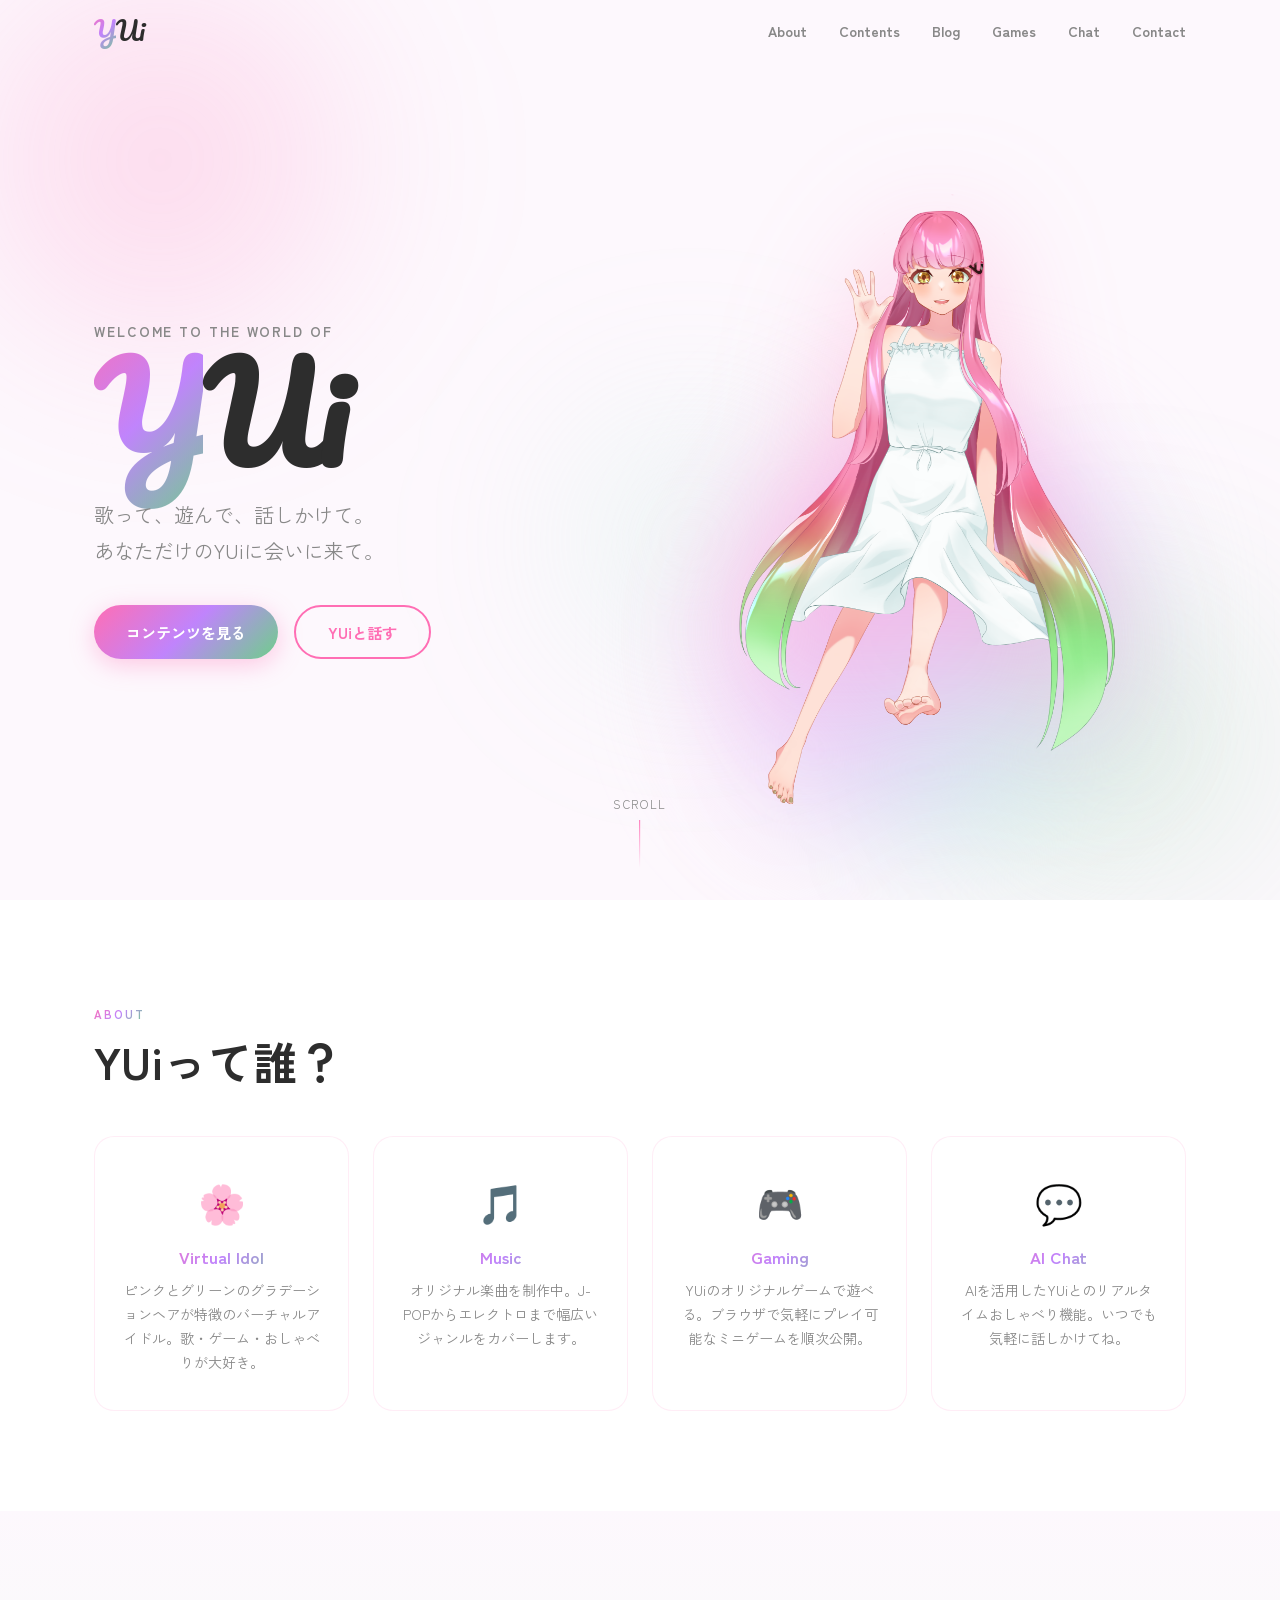
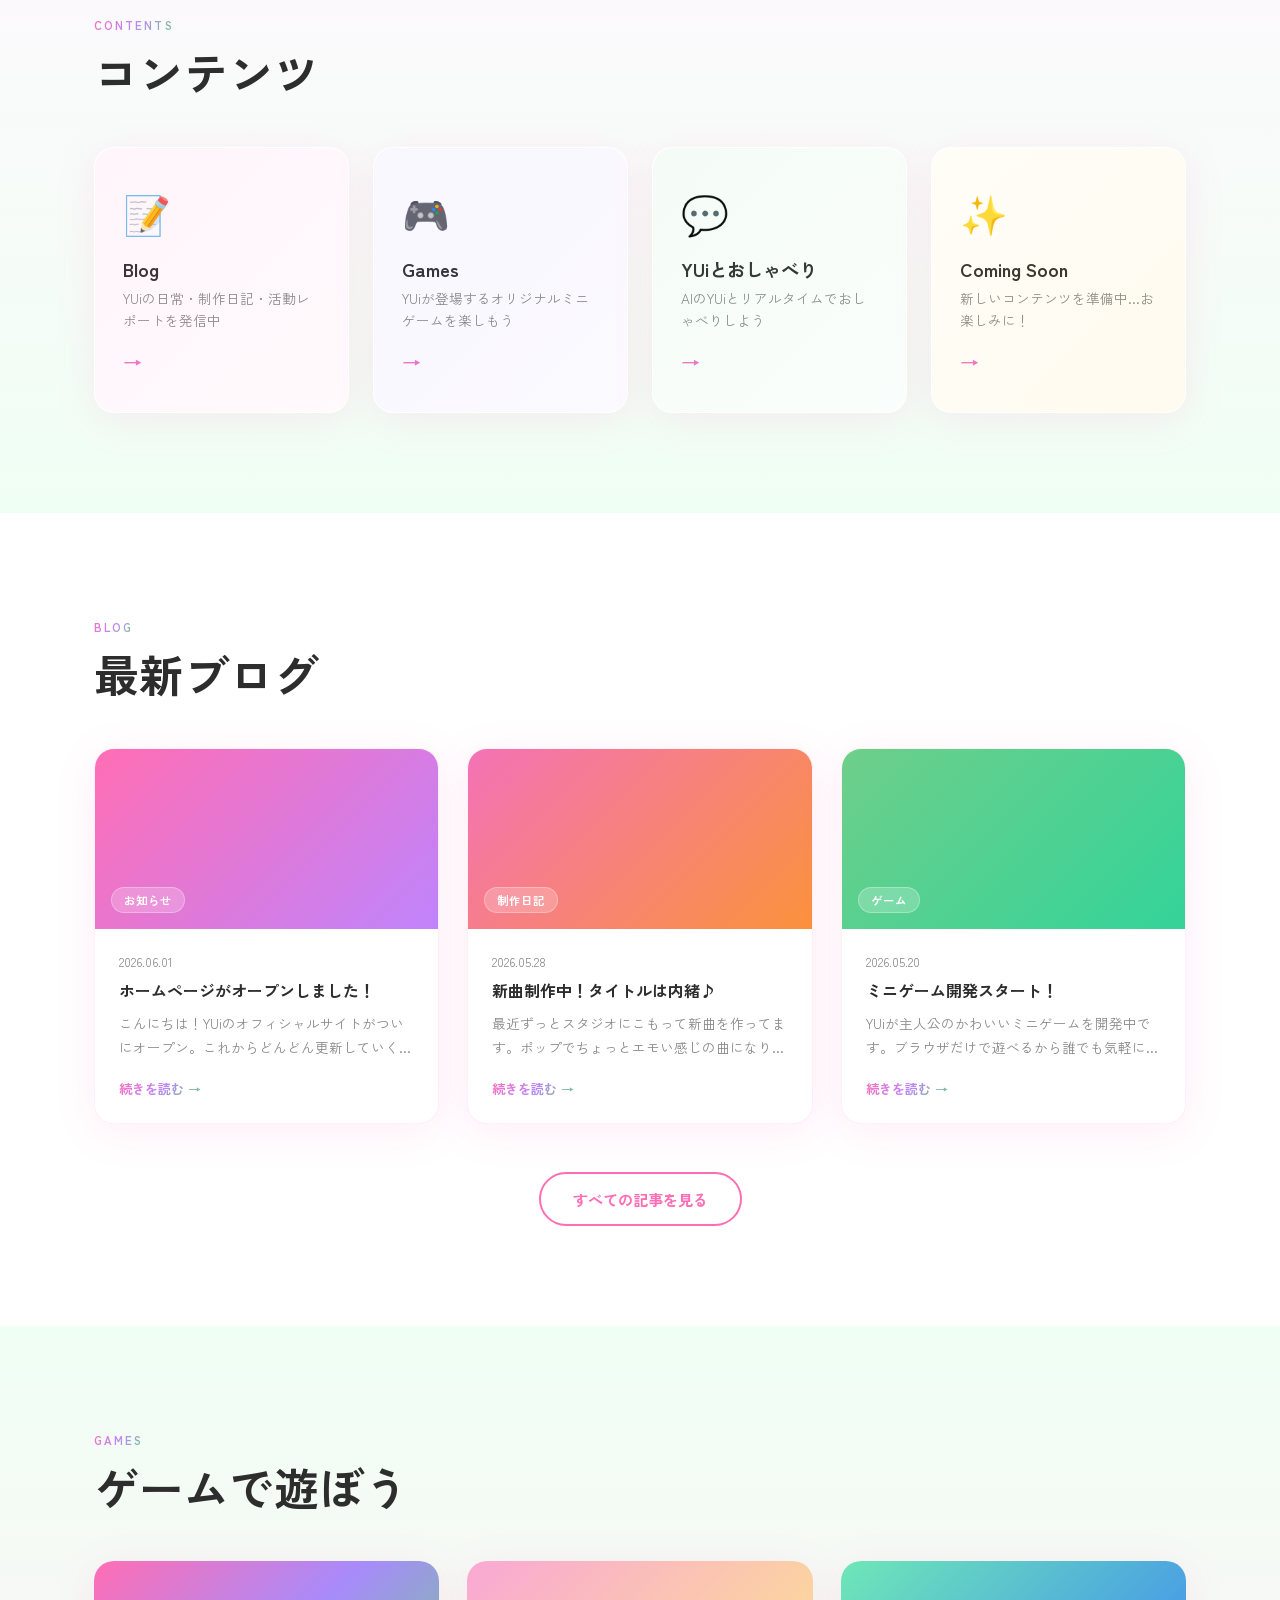
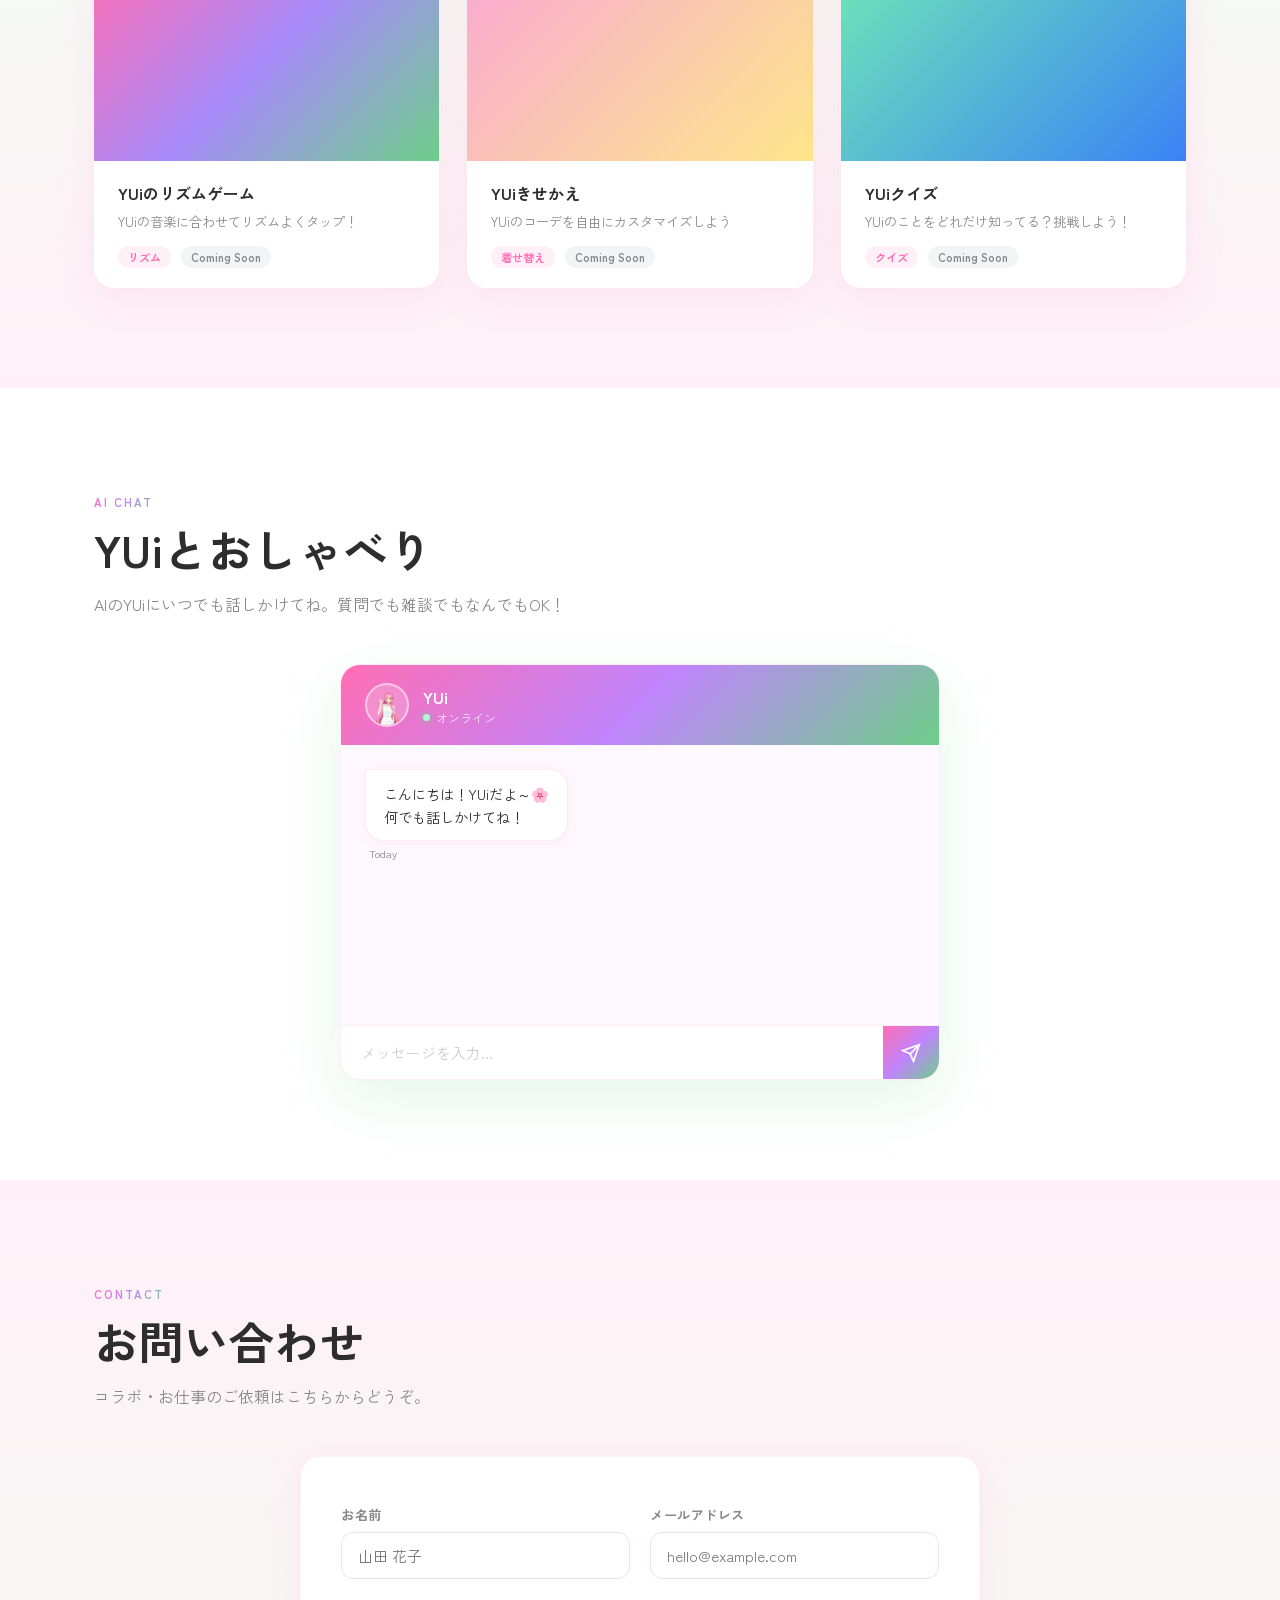
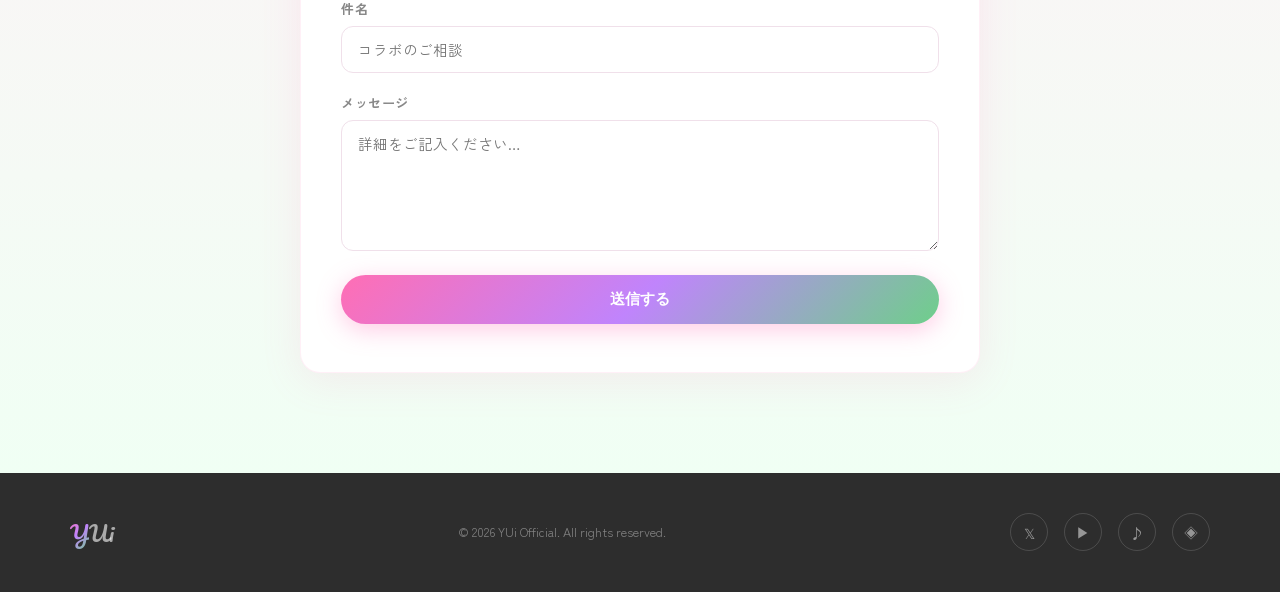
==== index.html @ ee28ad50 "Initial release of YUi Official website - Hero section with animated character illustration - About," ====
<!DOCTYPE html>
<html lang="ja">
<head>
  <meta charset="UTF-8" />
  <meta name="viewport" content="width=device-width, initial-scale=1.0" />
  <title>YUi — Official</title>
  <link rel="preconnect" href="https://fonts.googleapis.com" />
  <link rel="preconnect" href="https://fonts.gstatic.com" crossorigin />
  <link href="https://fonts.googleapis.com/css2?family=Zen+Kaku+Gothic+New:wght@300;400;700&family=Pacifico&family=Nunito:wght@300;400;600;700&display=swap" rel="stylesheet" />
  <link rel="stylesheet" href="assets/css/style.css" />
</head>
<body>

  <!-- ========== HEADER / NAV ========== -->
  <header class="site-header" id="site-header">
    <div class="header-inner">
      <a href="index.html" class="logo">
        <span class="logo-y">Y</span><span class="logo-ui">Ui</span>
      </a>
      <nav class="nav-links">
        <a href="#about">About</a>
        <a href="#contents">Contents</a>
        <a href="pages/blog.html">Blog</a>
        <a href="#games">Games</a>
        <a href="#chat">Chat</a>
        <a href="#contact">Contact</a>
      </nav>
      <button class="hamburger" id="hamburger" aria-label="menu">
        <span></span><span></span><span></span>
      </button>
    </div>
    <nav class="mobile-nav" id="mobile-nav">
      <a href="#about">About</a>
      <a href="#contents">Contents</a>
      <a href="pages/blog.html">Blog</a>
      <a href="#games">Games</a>
      <a href="#chat">Chat</a>
      <a href="#contact">Contact</a>
    </nav>
  </header>

  <!-- ========== HERO ========== -->
  <section class="hero" id="top">
    <div class="hero-bg">
      <div class="blob blob-pink"></div>
      <div class="blob blob-green"></div>
      <div class="blob blob-mint"></div>
    </div>

    <div class="hero-content">
      <div class="hero-text">
        <p class="hero-sub">Welcome to the world of</p>
        <h1 class="hero-title">
          <span class="ht-y">Y</span><span class="ht-ui">Ui</span>
        </h1>
        <p class="hero-catch">歌って、遊んで、話しかけて。<br />あなただけのYUiに会いに来て。</p>
        <div class="hero-buttons">
          <a href="#contents" class="btn btn-primary">コンテンツを見る</a>
          <a href="#chat" class="btn btn-outline">YUiと話す</a>
        </div>
      </div>
      <div class="hero-chara">
        <div class="chara-glow"></div>
        <img src="assets/images/yui.png" alt="YUi" class="chara-img" id="charaImg" />
        <div class="chara-sparkles" id="sparkles"></div>
      </div>
    </div>

    <div class="scroll-hint">
      <span>scroll</span>
      <div class="scroll-line"></div>
    </div>
  </section>

  <!-- ========== ABOUT ========== -->
  <section class="about section" id="about">
    <div class="container">
      <div class="section-label">About</div>
      <h2 class="section-title">YUiって誰？</h2>
      <div class="about-grid">
        <div class="about-card card-fade">
          <div class="about-icon">🌸</div>
          <h3>Virtual Idol</h3>
          <p>ピンクとグリーンのグラデーションヘアが特徴のバーチャルアイドル。歌・ゲーム・おしゃべりが大好き。</p>
        </div>
        <div class="about-card card-fade">
          <div class="about-icon">🎵</div>
          <h3>Music</h3>
          <p>オリジナル楽曲を制作中。J-POPからエレクトロまで幅広いジャンルをカバーします。</p>
        </div>
        <div class="about-card card-fade">
          <div class="about-icon">🎮</div>
          <h3>Gaming</h3>
          <p>YUiのオリジナルゲームで遊べる。ブラウザで気軽にプレイ可能なミニゲームを順次公開。</p>
        </div>
        <div class="about-card card-fade">
          <div class="about-icon">💬</div>
          <h3>AI Chat</h3>
          <p>AIを活用したYUiとのリアルタイムおしゃべり機能。いつでも気軽に話しかけてね。</p>
        </div>
      </div>
    </div>
  </section>

  <!-- ========== CONTENTS ========== -->
  <section class="contents section" id="contents">
    <div class="container">
      <div class="section-label">Contents</div>
      <h2 class="section-title">コンテンツ</h2>
      <div class="contents-grid">

        <!-- Blog -->
        <a href="#blog" class="content-card cc-blog card-fade">
          <div class="cc-bg"></div>
          <div class="cc-icon">📝</div>
          <div class="cc-body">
            <h3>Blog</h3>
            <p>YUiの日常・制作日記・活動レポートを発信中</p>
          </div>
          <div class="cc-arrow">→</div>
        </a>

        <!-- Games -->
        <a href="#games" class="content-card cc-games card-fade">
          <div class="cc-bg"></div>
          <div class="cc-icon">🎮</div>
          <div class="cc-body">
            <h3>Games</h3>
            <p>YUiが登場するオリジナルミニゲームを楽しもう</p>
          </div>
          <div class="cc-arrow">→</div>
        </a>

        <!-- Chat -->
        <a href="#chat" class="content-card cc-chat card-fade">
          <div class="cc-bg"></div>
          <div class="cc-icon">💬</div>
          <div class="cc-body">
            <h3>YUiとおしゃべり</h3>
            <p>AIのYUiとリアルタイムでおしゃべりしよう</p>
          </div>
          <div class="cc-arrow">→</div>
        </a>

        <!-- Coming Soon placeholder -->
        <div class="content-card cc-soon card-fade">
          <div class="cc-bg"></div>
          <div class="cc-icon">✨</div>
          <div class="cc-body">
            <h3>Coming Soon</h3>
            <p>新しいコンテンツを準備中…お楽しみに！</p>
          </div>
          <div class="cc-arrow">→</div>
        </div>

      </div>
    </div>
  </section>

  <!-- ========== BLOG ========== -->
  <section class="blog section" id="blog">
    <div class="container">
      <div class="section-label">Blog</div>
      <h2 class="section-title">最新ブログ</h2>
      <div class="blog-grid">

        <article class="blog-card card-fade">
          <div class="blog-thumb blog-thumb-1">
            <span class="blog-tag">お知らせ</span>
          </div>
          <div class="blog-body">
            <time>2026.06.01</time>
            <h3>ホームページがオープンしました！</h3>
            <p>こんにちは！YUiのオフィシャルサイトがついにオープン。これからどんどん更新していくのでよろしくね♪</p>
            <a href="pages/blog-post-1.html" class="read-more">続きを読む →</a>
          </div>
        </article>

        <article class="blog-card card-fade">
          <div class="blog-thumb blog-thumb-2">
            <span class="blog-tag">制作日記</span>
          </div>
          <div class="blog-body">
            <time>2026.05.28</time>
            <h3>新曲制作中！タイトルは内緒♪</h3>
            <p>最近ずっとスタジオにこもって新曲を作ってます。ポップでちょっとエモい感じの曲になりそう！</p>
            <a href="pages/blog-post-2.html" class="read-more">続きを読む →</a>
          </div>
        </article>

        <article class="blog-card card-fade">
          <div class="blog-thumb blog-thumb-3">
            <span class="blog-tag">ゲーム</span>
          </div>
          <div class="blog-body">
            <time>2026.05.20</time>
            <h3>ミニゲーム開発スタート！</h3>
            <p>YUiが主人公のかわいいミニゲームを開発中です。ブラウザだけで遊べるから誰でも気軽にプレイできるよ。</p>
            <a href="pages/blog-post-3.html" class="read-more">続きを読む →</a>
          </div>
        </article>

      </div>
      <div class="section-more">
        <a href="#" class="btn btn-outline">すべての記事を見る</a>
      </div>
    </div>
  </section>

  <!-- ========== GAMES ========== -->
  <section class="games section" id="games">
    <div class="container">
      <div class="section-label">Games</div>
      <h2 class="section-title">ゲームで遊ぼう</h2>
      <div class="games-grid">

        <div class="game-card card-fade">
          <div class="game-thumb gt-1">
            <div class="game-thumb-overlay">
              <span class="play-btn">▶ Play</span>
            </div>
          </div>
          <div class="game-info">
            <h3>YUiのリズムゲーム</h3>
            <p>YUiの音楽に合わせてリズムよくタップ！</p>
            <span class="game-tag">リズム</span>
            <span class="game-tag coming">Coming Soon</span>
          </div>
        </div>

        <div class="game-card card-fade">
          <div class="game-thumb gt-2">
            <div class="game-thumb-overlay">
              <span class="play-btn">▶ Play</span>
            </div>
          </div>
          <div class="game-info">
            <h3>YUiきせかえ</h3>
            <p>YUiのコーデを自由にカスタマイズしよう</p>
            <span class="game-tag">着せ替え</span>
            <span class="game-tag coming">Coming Soon</span>
          </div>
        </div>

        <div class="game-card card-fade">
          <div class="game-thumb gt-3">
            <div class="game-thumb-overlay">
              <span class="play-btn">▶ Play</span>
            </div>
          </div>
          <div class="game-info">
            <h3>YUiクイズ</h3>
            <p>YUiのことをどれだけ知ってる？挑戦しよう！</p>
            <span class="game-tag">クイズ</span>
            <span class="game-tag coming">Coming Soon</span>
          </div>
        </div>

      </div>
    </div>
  </section>

  <!-- ========== CHAT ========== -->
  <section class="chat-section section" id="chat">
    <div class="container">
      <div class="section-label">AI Chat</div>
      <h2 class="section-title">YUiとおしゃべり</h2>
      <p class="section-desc">AIのYUiにいつでも話しかけてね。質問でも雑談でもなんでもOK！</p>

      <div class="chat-widget card-fade">
        <div class="chat-header">
          <div class="chat-avatar">
            <img src="assets/images/yui.png" alt="YUi" />
          </div>
          <div class="chat-header-info">
            <span class="chat-name">YUi</span>
            <span class="chat-status"><span class="status-dot"></span> オンライン</span>
          </div>
        </div>

        <div class="chat-messages" id="chatMessages">
          <div class="msg msg-yui">
            <div class="msg-bubble">
              こんにちは！YUiだよ～🌸<br />何でも話しかけてね！
            </div>
            <time>Today</time>
          </div>
        </div>

        <div class="chat-input-area">
          <input type="text" id="chatInput" placeholder="メッセージを入力…" autocomplete="off" />
          <button id="chatSend" class="chat-send-btn" aria-label="送信">
            <svg viewBox="0 0 24 24" fill="none" stroke="currentColor" stroke-width="2">
              <line x1="22" y1="2" x2="11" y2="13"></line>
              <polygon points="22 2 15 22 11 13 2 9 22 2"></polygon>
            </svg>
          </button>
        </div>
      </div>
    </div>
  </section>

  <!-- ========== CONTACT ========== -->
  <section class="contact section" id="contact">
    <div class="container">
      <div class="section-label">Contact</div>
      <h2 class="section-title">お問い合わせ</h2>
      <p class="section-desc">コラボ・お仕事のご依頼はこちらからどうぞ。</p>

      <form class="contact-form card-fade" id="contactForm">
        <div class="form-row">
          <div class="form-group">
            <label for="cName">お名前</label>
            <input type="text" id="cName" placeholder="山田 花子" required />
          </div>
          <div class="form-group">
            <label for="cEmail">メールアドレス</label>
            <input type="email" id="cEmail" placeholder="hello@example.com" required />
          </div>
        </div>
        <div class="form-group">
          <label for="cSubject">件名</label>
          <input type="text" id="cSubject" placeholder="コラボのご相談" required />
        </div>
        <div class="form-group">
          <label for="cMessage">メッセージ</label>
          <textarea id="cMessage" rows="5" placeholder="詳細をご記入ください…" required></textarea>
        </div>
        <button type="submit" class="btn btn-primary">送信する</button>
      </form>
    </div>
  </section>

  <!-- ========== FOOTER ========== -->
  <footer class="site-footer">
    <div class="footer-inner">
      <div class="footer-logo">
        <span class="logo-y">Y</span><span class="logo-ui">Ui</span>
      </div>
      <p class="footer-copy">© 2026 YUi Official. All rights reserved.</p>
      <div class="footer-socials">
        <a href="#" aria-label="Twitter/X">𝕏</a>
        <a href="#" aria-label="YouTube">▶</a>
        <a href="#" aria-label="TikTok">♪</a>
        <a href="#" aria-label="Instagram">◈</a>
      </div>
    </div>
  </footer>

  <script src="assets/js/main.js"></script>
</body>
</html>
---- assets/css/style.css ----
/* ===== RESET & BASE ===== */
*, *::before, *::after { box-sizing: border-box; margin: 0; padding: 0; }

:root {
  --pink:       #FF6EB4;
  --pink-light: #FFB3D9;
  --pink-pale:  #FFF0F7;
  --green:      #6ECF8A;
  --green-light:#A8EAB8;
  --green-pale: #F0FFF4;
  --mint:       #B2F5D8;
  --grad:       linear-gradient(135deg, var(--pink) 0%, #C084FC 50%, var(--green) 100%);
  --grad-soft:  linear-gradient(135deg, #FFD6EC 0%, #E9D5FF 50%, #BBFCD8 100%);
  --text:       #2D2D2D;
  --text-muted: #888;
  --white:      #FFFFFF;
  --card-bg:    rgba(255,255,255,0.72);
  --radius:     20px;
  --radius-sm:  12px;
  --shadow:     0 8px 40px rgba(255,110,180,0.12);
  --shadow-lg:  0 20px 60px rgba(110,207,138,0.18);
  --transition: 0.35s cubic-bezier(0.34, 1.56, 0.64, 1);
}

html { scroll-behavior: smooth; }

body {
  font-family: 'Zen Kaku Gothic New', 'Nunito', sans-serif;
  color: var(--text);
  background: #fdf8fd;
  overflow-x: hidden;
}

a { text-decoration: none; color: inherit; }
img { max-width: 100%; display: block; }

/* ===== SCROLLBAR ===== */
::-webkit-scrollbar { width: 6px; }
::-webkit-scrollbar-track { background: var(--pink-pale); }
::-webkit-scrollbar-thumb { background: var(--grad); border-radius: 99px; }

/* ===== CONTAINER ===== */
.container { max-width: 1140px; margin: 0 auto; padding: 0 24px; }

/* ===== SECTION COMMON ===== */
.section { padding: 100px 0; }
.section-label {
  display: inline-block;
  font-size: 0.72rem;
  font-weight: 700;
  letter-spacing: 0.18em;
  text-transform: uppercase;
  background: var(--grad);
  -webkit-background-clip: text;
  -webkit-text-fill-color: transparent;
  background-clip: text;
  margin-bottom: 12px;
}
.section-title {
  font-size: clamp(1.8rem, 4vw, 2.8rem);
  font-weight: 700;
  line-height: 1.2;
  margin-bottom: 48px;
}
.section-desc {
  color: var(--text-muted);
  margin-top: -32px;
  margin-bottom: 48px;
  font-size: 1rem;
}
.section-more { text-align: center; margin-top: 48px; }

/* ===== BUTTONS ===== */
.btn {
  display: inline-flex;
  align-items: center;
  gap: 8px;
  padding: 14px 32px;
  border-radius: 99px;
  font-size: 0.95rem;
  font-weight: 700;
  cursor: pointer;
  transition: var(--transition);
  border: none;
}
.btn-primary {
  background: var(--grad);
  color: #fff;
  box-shadow: 0 6px 24px rgba(255,110,180,0.35);
}
.btn-primary:hover {
  transform: translateY(-3px) scale(1.04);
  box-shadow: 0 12px 32px rgba(255,110,180,0.45);
}
.btn-outline {
  background: transparent;
  color: var(--pink);
  border: 2px solid var(--pink);
}
.btn-outline:hover {
  background: var(--pink-pale);
  transform: translateY(-2px);
}

/* ===== CARD FADE-IN ===== */
.card-fade {
  opacity: 0;
  transform: translateY(30px);
  transition: opacity 0.6s ease, transform 0.6s ease;
}
.card-fade.visible {
  opacity: 1;
  transform: translateY(0);
}

/* ===========================
   HEADER
=========================== */
.site-header {
  position: fixed;
  top: 0; left: 0; right: 0;
  z-index: 1000;
  transition: background 0.3s, box-shadow 0.3s;
}
.site-header.scrolled {
  background: rgba(255,255,255,0.88);
  backdrop-filter: blur(16px);
  box-shadow: 0 2px 20px rgba(255,110,180,0.1);
}
.header-inner {
  max-width: 1140px;
  margin: 0 auto;
  padding: 18px 24px;
  display: flex;
  align-items: center;
  justify-content: space-between;
}
.logo {
  font-family: 'Pacifico', cursive;
  font-size: 1.6rem;
  line-height: 1;
}
.logo-y { background: var(--grad); -webkit-background-clip: text; -webkit-text-fill-color: transparent; background-clip: text; }
.logo-ui { color: var(--text); }

.nav-links { display: flex; gap: 32px; }
.nav-links a {
  font-size: 0.88rem;
  font-weight: 600;
  color: var(--text-muted);
  transition: color 0.2s;
  position: relative;
}
.nav-links a::after {
  content: '';
  position: absolute;
  bottom: -4px; left: 0;
  width: 0; height: 2px;
  background: var(--grad);
  border-radius: 99px;
  transition: width 0.3s;
}
.nav-links a:hover { color: var(--pink); }
.nav-links a:hover::after { width: 100%; }

.hamburger {
  display: none;
  flex-direction: column;
  gap: 5px;
  background: none;
  border: none;
  cursor: pointer;
  padding: 4px;
}
.hamburger span {
  display: block;
  width: 26px; height: 2px;
  background: var(--text);
  border-radius: 99px;
  transition: 0.3s;
}
.hamburger.open span:nth-child(1) { transform: translateY(7px) rotate(45deg); }
.hamburger.open span:nth-child(2) { opacity: 0; }
.hamburger.open span:nth-child(3) { transform: translateY(-7px) rotate(-45deg); }

.mobile-nav {
  display: none;
  flex-direction: column;
  padding: 12px 24px 20px;
  background: rgba(255,255,255,0.96);
  backdrop-filter: blur(16px);
}
.mobile-nav a {
  padding: 12px 0;
  font-weight: 600;
  color: var(--text-muted);
  border-bottom: 1px solid rgba(0,0,0,0.06);
  transition: color 0.2s;
}
.mobile-nav a:hover { color: var(--pink); }
.mobile-nav.open { display: flex; }

/* ===========================
   HERO
=========================== */
.hero {
  min-height: 100vh;
  display: flex;
  align-items: center;
  position: relative;
  overflow: hidden;
  padding-top: 80px;
}

/* animated blobs */
.hero-bg { position: absolute; inset: 0; pointer-events: none; }
.blob {
  position: absolute;
  border-radius: 50%;
  filter: blur(80px);
  animation: blobFloat 8s ease-in-out infinite alternate;
}
.blob-pink {
  width: 520px; height: 520px;
  background: radial-gradient(circle, rgba(255,110,180,0.28), transparent 70%);
  top: -100px; left: -100px;
  animation-delay: 0s;
}
.blob-green {
  width: 480px; height: 480px;
  background: radial-gradient(circle, rgba(110,207,138,0.22), transparent 70%);
  bottom: -80px; right: -80px;
  animation-delay: 2s;
}
.blob-mint {
  width: 360px; height: 360px;
  background: radial-gradient(circle, rgba(178,245,216,0.3), transparent 70%);
  top: 40%; left: 40%;
  animation-delay: 4s;
}
@keyframes blobFloat {
  from { transform: translate(0,0) scale(1); }
  to   { transform: translate(30px, 20px) scale(1.08); }
}

.hero-content {
  position: relative;
  z-index: 2;
  max-width: 1140px;
  margin: 0 auto;
  padding: 0 24px;
  display: grid;
  grid-template-columns: 1fr 1fr;
  align-items: center;
  gap: 48px;
  width: 100%;
}

.hero-text { }
.hero-sub {
  font-size: 0.85rem;
  font-weight: 600;
  letter-spacing: 0.14em;
  text-transform: uppercase;
  color: var(--text-muted);
  margin-bottom: 8px;
}
.hero-title {
  font-family: 'Pacifico', cursive;
  font-size: clamp(4rem, 10vw, 8rem);
  line-height: 1;
  margin-bottom: 20px;
}
.ht-y {
  background: var(--grad);
  -webkit-background-clip: text;
  -webkit-text-fill-color: transparent;
  background-clip: text;
}
.ht-ui { color: var(--text); }

.hero-catch {
  font-size: clamp(1rem, 2.2vw, 1.25rem);
  line-height: 1.8;
  color: var(--text-muted);
  margin-bottom: 36px;
}
.hero-buttons { display: flex; gap: 16px; flex-wrap: wrap; }

/* character illustration */
.hero-chara {
  position: relative;
  display: flex;
  justify-content: center;
  align-items: flex-end;
}
.chara-glow {
  position: absolute;
  width: 420px; height: 420px;
  border-radius: 50%;
  background: var(--grad-soft);
  filter: blur(60px);
  bottom: 0; left: 50%;
  transform: translateX(-50%);
  animation: glowPulse 4s ease-in-out infinite alternate;
}
@keyframes glowPulse {
  from { opacity: 0.5; transform: translateX(-50%) scale(0.95); }
  to   { opacity: 0.85; transform: translateX(-50%) scale(1.05); }
}
.chara-img {
  position: relative;
  z-index: 2;
  max-height: 78vh;
  width: auto;
  filter: drop-shadow(0 20px 60px rgba(255,110,180,0.3));
  animation: charaFloat 5s ease-in-out infinite alternate;
  cursor: pointer;
  transition: filter 0.3s;
}
.chara-img:hover {
  filter: drop-shadow(0 20px 80px rgba(255,110,180,0.5)) brightness(1.05);
}
@keyframes charaFloat {
  from { transform: translateY(0px); }
  to   { transform: translateY(-18px); }
}

.chara-sparkles {
  position: absolute;
  inset: 0;
  pointer-events: none;
  z-index: 3;
}
.sparkle {
  position: absolute;
  width: 8px; height: 8px;
  background: var(--grad);
  border-radius: 50%;
  animation: sparklePop 1.2s forwards ease-out;
}
@keyframes sparklePop {
  0%   { transform: scale(0) translate(0,0); opacity: 1; }
  60%  { opacity: 1; }
  100% { transform: scale(1.5) translate(var(--tx), var(--ty)); opacity: 0; }
}

.scroll-hint {
  position: absolute;
  bottom: 32px; left: 50%;
  transform: translateX(-50%);
  display: flex;
  flex-direction: column;
  align-items: center;
  gap: 8px;
  color: var(--text-muted);
  font-size: 0.72rem;
  letter-spacing: 0.14em;
  text-transform: uppercase;
  z-index: 2;
}
.scroll-line {
  width: 1px; height: 48px;
  background: linear-gradient(to bottom, var(--pink), transparent);
  animation: scrollLine 1.8s ease-in-out infinite;
}
@keyframes scrollLine {
  0%,100% { opacity: 0.3; transform: scaleY(0.6); }
  50%      { opacity: 1; transform: scaleY(1); }
}

/* ===========================
   ABOUT
=========================== */
.about { background: var(--white); }
.about-grid {
  display: grid;
  grid-template-columns: repeat(auto-fit, minmax(220px, 1fr));
  gap: 24px;
}
.about-card {
  background: var(--card-bg);
  border: 1px solid rgba(255,110,180,0.12);
  border-radius: var(--radius);
  padding: 36px 28px;
  text-align: center;
  backdrop-filter: blur(8px);
  transition: transform var(--transition), box-shadow var(--transition);
}
.about-card:hover {
  transform: translateY(-8px);
  box-shadow: var(--shadow-lg);
}
.about-icon {
  font-size: 2.4rem;
  margin-bottom: 16px;
}
.about-card h3 {
  font-size: 1.05rem;
  font-weight: 700;
  margin-bottom: 10px;
  background: var(--grad);
  -webkit-background-clip: text;
  -webkit-text-fill-color: transparent;
  background-clip: text;
}
.about-card p {
  font-size: 0.88rem;
  color: var(--text-muted);
  line-height: 1.7;
}

/* ===========================
   CONTENTS
=========================== */
.contents {
  background: linear-gradient(180deg, #fdf8fd 0%, var(--green-pale) 100%);
}
.contents-grid {
  display: grid;
  grid-template-columns: repeat(auto-fit, minmax(240px, 1fr));
  gap: 24px;
}
.content-card {
  position: relative;
  overflow: hidden;
  border-radius: var(--radius);
  padding: 36px 28px;
  cursor: pointer;
  transition: transform var(--transition), box-shadow var(--transition);
  display: flex;
  flex-direction: column;
  gap: 16px;
  background: var(--white);
  border: 1.5px solid rgba(255,255,255,0.8);
  box-shadow: var(--shadow);
}
.content-card:hover { transform: translateY(-8px) scale(1.02); box-shadow: var(--shadow-lg); }
.cc-bg {
  position: absolute;
  inset: 0;
  opacity: 0.07;
  transition: opacity 0.3s;
}
.content-card:hover .cc-bg { opacity: 0.13; }
.cc-blog .cc-bg   { background: linear-gradient(135deg, var(--pink), var(--pink-light)); }
.cc-games .cc-bg  { background: linear-gradient(135deg, #a78bfa, #c4b5fd); }
.cc-chat .cc-bg   { background: linear-gradient(135deg, var(--green), var(--mint)); }
.cc-soon .cc-bg   { background: linear-gradient(135deg, #fde68a, #fbbf24); }

.cc-icon { font-size: 2.4rem; }
.cc-body h3 {
  font-size: 1.15rem;
  font-weight: 700;
  margin-bottom: 6px;
}
.cc-body p {
  font-size: 0.85rem;
  color: var(--text-muted);
  line-height: 1.6;
}
.cc-arrow {
  margin-top: auto;
  font-size: 1.2rem;
  font-weight: 700;
  background: var(--grad);
  -webkit-background-clip: text;
  -webkit-text-fill-color: transparent;
  background-clip: text;
  transition: transform 0.3s;
}
.content-card:hover .cc-arrow { transform: translateX(6px); }

/* ===========================
   BLOG
=========================== */
.blog { background: var(--white); }
.blog-grid {
  display: grid;
  grid-template-columns: repeat(auto-fit, minmax(300px, 1fr));
  gap: 28px;
}
.blog-card {
  background: var(--white);
  border-radius: var(--radius);
  overflow: hidden;
  border: 1px solid rgba(255,110,180,0.1);
  box-shadow: var(--shadow);
  transition: transform var(--transition), box-shadow var(--transition);
}
.blog-card:hover { transform: translateY(-6px); box-shadow: var(--shadow-lg); }

.blog-thumb {
  height: 180px;
  position: relative;
  display: flex;
  align-items: flex-end;
  padding: 16px;
}
.blog-thumb-1 { background: linear-gradient(135deg, #FF6EB4 0%, #C084FC 100%); }
.blog-thumb-2 { background: linear-gradient(135deg, #F472B6 0%, #FB923C 100%); }
.blog-thumb-3 { background: linear-gradient(135deg, #6ECF8A 0%, #34D399 100%); }

.blog-tag {
  background: rgba(255,255,255,0.22);
  backdrop-filter: blur(8px);
  color: #fff;
  font-size: 0.72rem;
  font-weight: 700;
  padding: 4px 12px;
  border-radius: 99px;
  border: 1px solid rgba(255,255,255,0.3);
}

.blog-body { padding: 24px; }
.blog-body time {
  font-size: 0.75rem;
  color: var(--text-muted);
  display: block;
  margin-bottom: 8px;
}
.blog-body h3 {
  font-size: 1rem;
  font-weight: 700;
  margin-bottom: 10px;
  line-height: 1.5;
}
.blog-body p {
  font-size: 0.85rem;
  color: var(--text-muted);
  line-height: 1.7;
  margin-bottom: 16px;
  display: -webkit-box;
  -webkit-line-clamp: 2;
  -webkit-box-orient: vertical;
  overflow: hidden;
}
.read-more {
  font-size: 0.82rem;
  font-weight: 700;
  background: var(--grad);
  -webkit-background-clip: text;
  -webkit-text-fill-color: transparent;
  background-clip: text;
  transition: letter-spacing 0.2s;
}
.read-more:hover { letter-spacing: 0.04em; }

/* ===========================
   GAMES
=========================== */
.games {
  background: linear-gradient(180deg, var(--green-pale) 0%, var(--pink-pale) 100%);
}
.games-grid {
  display: grid;
  grid-template-columns: repeat(auto-fit, minmax(280px, 1fr));
  gap: 28px;
}
.game-card {
  background: var(--white);
  border-radius: var(--radius);
  overflow: hidden;
  box-shadow: var(--shadow);
  transition: transform var(--transition), box-shadow var(--transition);
}
.game-card:hover { transform: translateY(-6px); box-shadow: var(--shadow-lg); }

.game-thumb {
  height: 200px;
  position: relative;
  overflow: hidden;
}
.gt-1 { background: linear-gradient(135deg, #FF6EB4 0%, #a78bfa 50%, #6ECF8A 100%); }
.gt-2 { background: linear-gradient(135deg, #f9a8d4 0%, #fde68a 100%); }
.gt-3 { background: linear-gradient(135deg, #6EE7B7 0%, #3B82F6 100%); }

.game-thumb-overlay {
  position: absolute;
  inset: 0;
  display: flex;
  align-items: center;
  justify-content: center;
  background: rgba(0,0,0,0);
  transition: background 0.3s;
}
.game-card:hover .game-thumb-overlay { background: rgba(0,0,0,0.22); }
.play-btn {
  color: #fff;
  font-size: 1rem;
  font-weight: 700;
  background: rgba(255,255,255,0.22);
  backdrop-filter: blur(8px);
  padding: 10px 24px;
  border-radius: 99px;
  border: 2px solid rgba(255,255,255,0.4);
  opacity: 0;
  transform: scale(0.9);
  transition: opacity 0.3s, transform 0.3s;
}
.game-card:hover .play-btn { opacity: 1; transform: scale(1); }

.game-info { padding: 20px 24px; }
.game-info h3 { font-size: 1rem; font-weight: 700; margin-bottom: 6px; }
.game-info p  { font-size: 0.84rem; color: var(--text-muted); margin-bottom: 12px; }
.game-tag {
  display: inline-block;
  font-size: 0.7rem;
  font-weight: 700;
  padding: 3px 10px;
  border-radius: 99px;
  margin-right: 6px;
  background: var(--pink-pale);
  color: var(--pink);
}
.game-tag.coming { background: #f3f4f6; color: var(--text-muted); }

/* ===========================
   CHAT
=========================== */
.chat-section {
  background: var(--white);
}
.chat-widget {
  max-width: 600px;
  margin: 0 auto;
  border-radius: var(--radius);
  overflow: hidden;
  box-shadow: var(--shadow-lg);
  border: 1.5px solid rgba(255,110,180,0.12);
  background: var(--white);
}
.chat-header {
  background: var(--grad);
  padding: 18px 24px;
  display: flex;
  align-items: center;
  gap: 14px;
}
.chat-avatar {
  width: 44px; height: 44px;
  border-radius: 50%;
  overflow: hidden;
  border: 2px solid rgba(255,255,255,0.5);
  background: rgba(255,255,255,0.2);
  flex-shrink: 0;
}
.chat-avatar img { width: 100%; height: 100%; object-fit: cover; object-position: top; }
.chat-name  { display: block; font-weight: 700; color: #fff; font-size: 1rem; }
.chat-status{
  display: flex; align-items: center; gap: 6px;
  font-size: 0.75rem; color: rgba(255,255,255,0.8);
}
.status-dot {
  width: 7px; height: 7px;
  background: #b2f5d8;
  border-radius: 50%;
  box-shadow: 0 0 6px #6ecf8a;
  animation: blink 2s infinite;
}
@keyframes blink {
  0%,100%{ opacity:1; } 50%{ opacity:0.4; }
}

.chat-messages {
  min-height: 280px;
  max-height: 380px;
  overflow-y: auto;
  padding: 24px;
  display: flex;
  flex-direction: column;
  gap: 16px;
  background: #fdf8fd;
}
.msg { display: flex; flex-direction: column; gap: 4px; }
.msg-yui { align-items: flex-start; }
.msg-user { align-items: flex-end; }

.msg-bubble {
  max-width: 75%;
  padding: 12px 18px;
  border-radius: 18px;
  font-size: 0.9rem;
  line-height: 1.6;
}
.msg-yui .msg-bubble {
  background: var(--white);
  border: 1.5px solid rgba(255,110,180,0.15);
  border-radius: 4px 18px 18px 18px;
  box-shadow: 0 2px 12px rgba(255,110,180,0.08);
}
.msg-user .msg-bubble {
  background: var(--grad);
  color: #fff;
  border-radius: 18px 4px 18px 18px;
}
.msg time {
  font-size: 0.68rem;
  color: var(--text-muted);
  padding: 0 4px;
}

.chat-input-area {
  display: flex;
  gap: 0;
  border-top: 1.5px solid rgba(255,110,180,0.1);
  background: var(--white);
}
#chatInput {
  flex: 1;
  border: none;
  outline: none;
  padding: 16px 20px;
  font-size: 0.92rem;
  font-family: inherit;
  background: transparent;
  color: var(--text);
}
#chatInput::placeholder { color: #ccc; }
.chat-send-btn {
  width: 56px;
  display: flex;
  align-items: center;
  justify-content: center;
  background: var(--grad);
  border: none;
  cursor: pointer;
  transition: opacity 0.2s, transform 0.2s;
  color: #fff;
}
.chat-send-btn svg { width: 20px; height: 20px; }
.chat-send-btn:hover { opacity: 0.85; transform: scale(1.05); }

/* typing indicator */
.typing-bubble {
  display: flex;
  align-items: center;
  gap: 5px;
  padding: 12px 18px;
  background: var(--white);
  border: 1.5px solid rgba(255,110,180,0.15);
  border-radius: 4px 18px 18px 18px;
  box-shadow: 0 2px 12px rgba(255,110,180,0.08);
  width: fit-content;
}
.typing-dot {
  width: 7px; height: 7px;
  background: var(--pink-light);
  border-radius: 50%;
  animation: typingDot 1.2s infinite;
}
.typing-dot:nth-child(2) { animation-delay: 0.2s; }
.typing-dot:nth-child(3) { animation-delay: 0.4s; }
@keyframes typingDot {
  0%,100%{ transform: translateY(0); opacity: 0.5; }
  40%    { transform: translateY(-6px); opacity: 1; }
}

/* ===========================
   CONTACT
=========================== */
.contact {
  background: linear-gradient(180deg, var(--pink-pale) 0%, var(--green-pale) 100%);
}
.contact-form {
  max-width: 680px;
  margin: 0 auto;
  background: var(--white);
  border-radius: var(--radius);
  padding: 48px 40px;
  box-shadow: var(--shadow);
  border: 1px solid rgba(255,110,180,0.1);
}
.form-row {
  display: grid;
  grid-template-columns: 1fr 1fr;
  gap: 20px;
}
.form-group { display: flex; flex-direction: column; gap: 8px; margin-bottom: 20px; }
.form-group label {
  font-size: 0.82rem;
  font-weight: 700;
  color: var(--text-muted);
  letter-spacing: 0.04em;
}
.form-group input,
.form-group textarea {
  border: 1.5px solid #f0e0ea;
  border-radius: var(--radius-sm);
  padding: 12px 16px;
  font-size: 0.92rem;
  font-family: inherit;
  color: var(--text);
  outline: none;
  transition: border-color 0.2s, box-shadow 0.2s;
  background: #fff;
  resize: vertical;
}
.form-group input:focus,
.form-group textarea:focus {
  border-color: var(--pink);
  box-shadow: 0 0 0 3px rgba(255,110,180,0.12);
}
.contact-form .btn { width: 100%; justify-content: center; margin-top: 4px; }

/* success message */
.form-success {
  text-align: center;
  padding: 48px 0;
  font-size: 1.2rem;
  font-weight: 700;
}
.form-success span { font-size: 3rem; display: block; margin-bottom: 16px; }

/* ===========================
   FOOTER
=========================== */
.site-footer {
  background: var(--text);
  padding: 40px 24px;
}
.footer-inner {
  max-width: 1140px;
  margin: 0 auto;
  display: flex;
  align-items: center;
  justify-content: space-between;
  flex-wrap: wrap;
  gap: 16px;
}
.footer-logo {
  font-family: 'Pacifico', cursive;
  font-size: 1.4rem;
}
.footer-logo .logo-ui { color: rgba(255,255,255,0.6); }

.footer-copy { font-size: 0.78rem; color: rgba(255,255,255,0.4); }

.footer-socials { display: flex; gap: 16px; }
.footer-socials a {
  width: 38px; height: 38px;
  border-radius: 50%;
  border: 1px solid rgba(255,255,255,0.15);
  display: flex; align-items: center; justify-content: center;
  color: rgba(255,255,255,0.5);
  font-size: 0.9rem;
  transition: color 0.2s, border-color 0.2s, transform 0.2s;
}
.footer-socials a:hover {
  color: var(--pink-light);
  border-color: var(--pink-light);
  transform: translateY(-3px);
}

/* ===========================
   RESPONSIVE
=========================== */
@media (max-width: 768px) {
  .nav-links { display: none; }
  .hamburger { display: flex; }

  .hero-content {
    grid-template-columns: 1fr;
    text-align: center;
    padding-top: 20px;
  }
  .hero-chara { order: -1; }
  .chara-img  { max-height: 52vh; }
  .hero-buttons { justify-content: center; }
  .chara-glow { width: 300px; height: 300px; }

  .form-row { grid-template-columns: 1fr; }
  .contact-form { padding: 32px 24px; }

  .footer-inner { justify-content: center; text-align: center; }
}

@media (max-width: 480px) {
  .section { padding: 72px 0; }
  .hero-title { font-size: 4rem; }
}
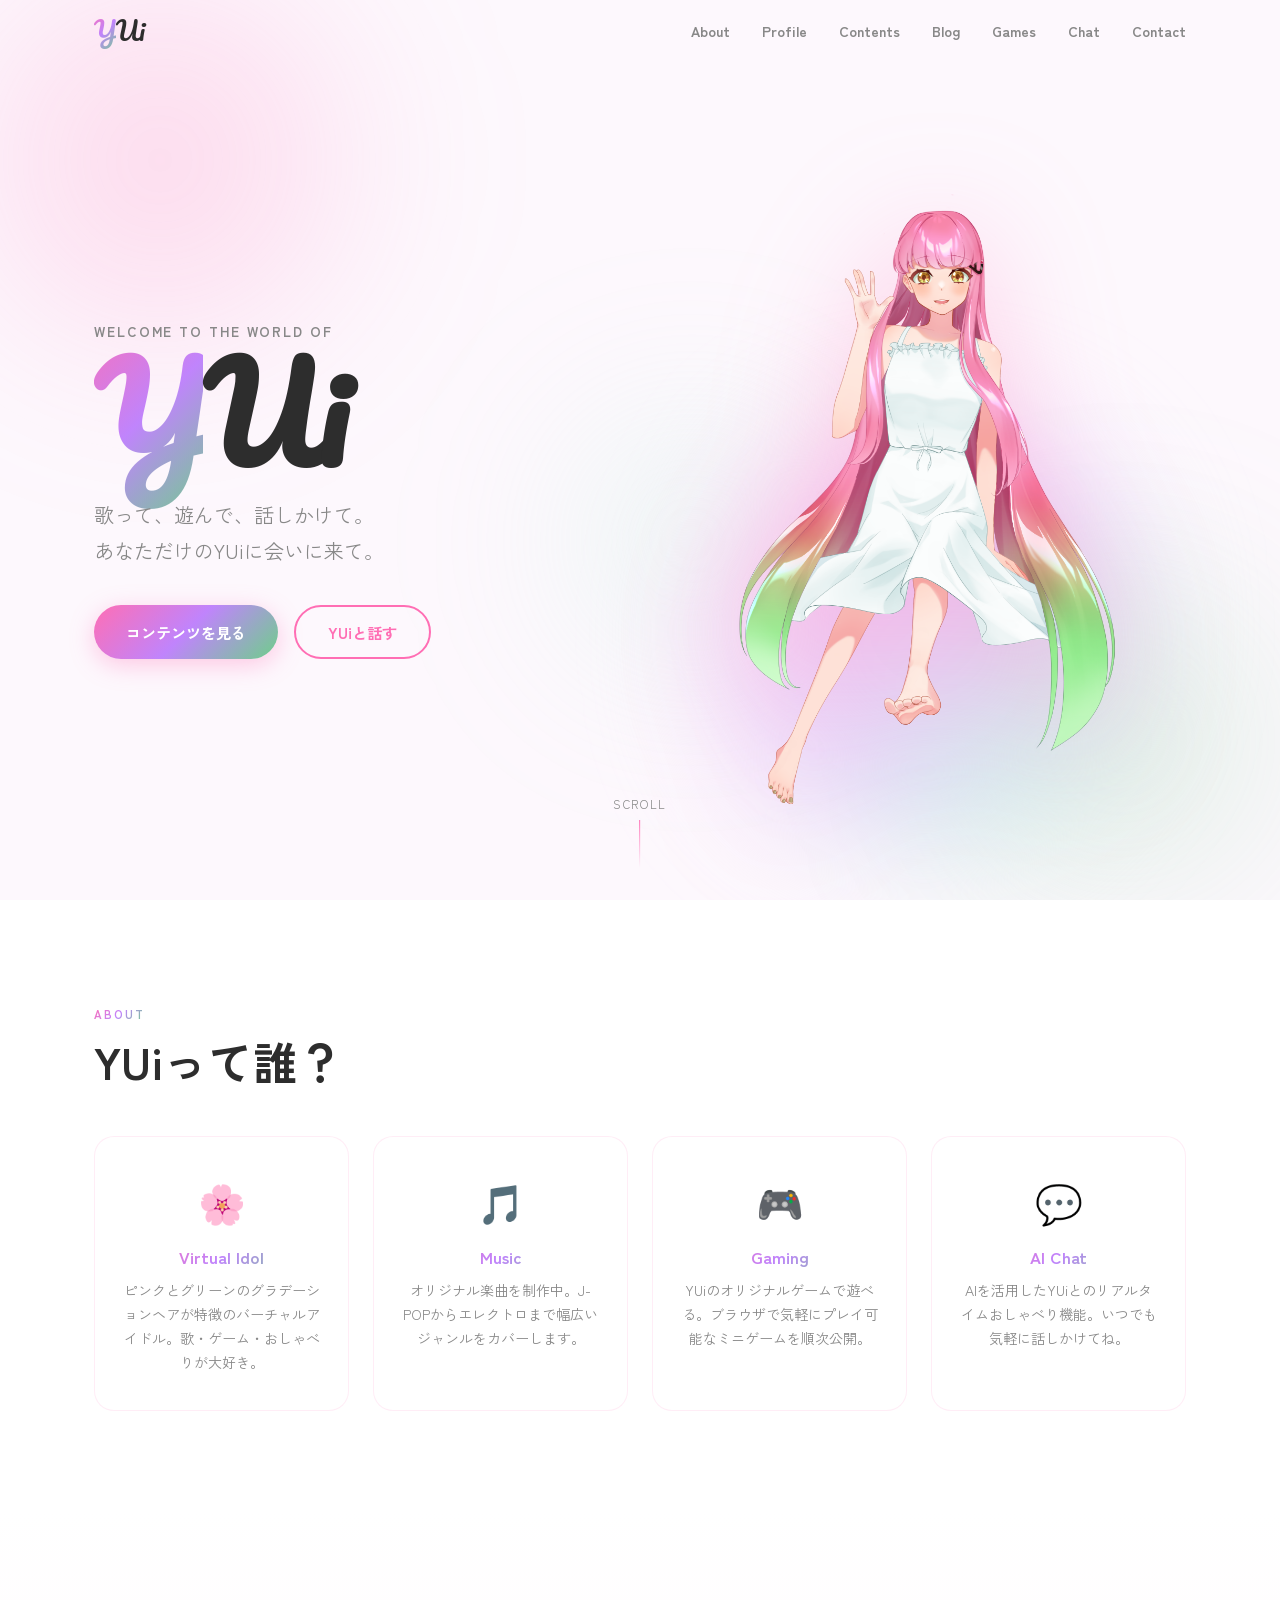
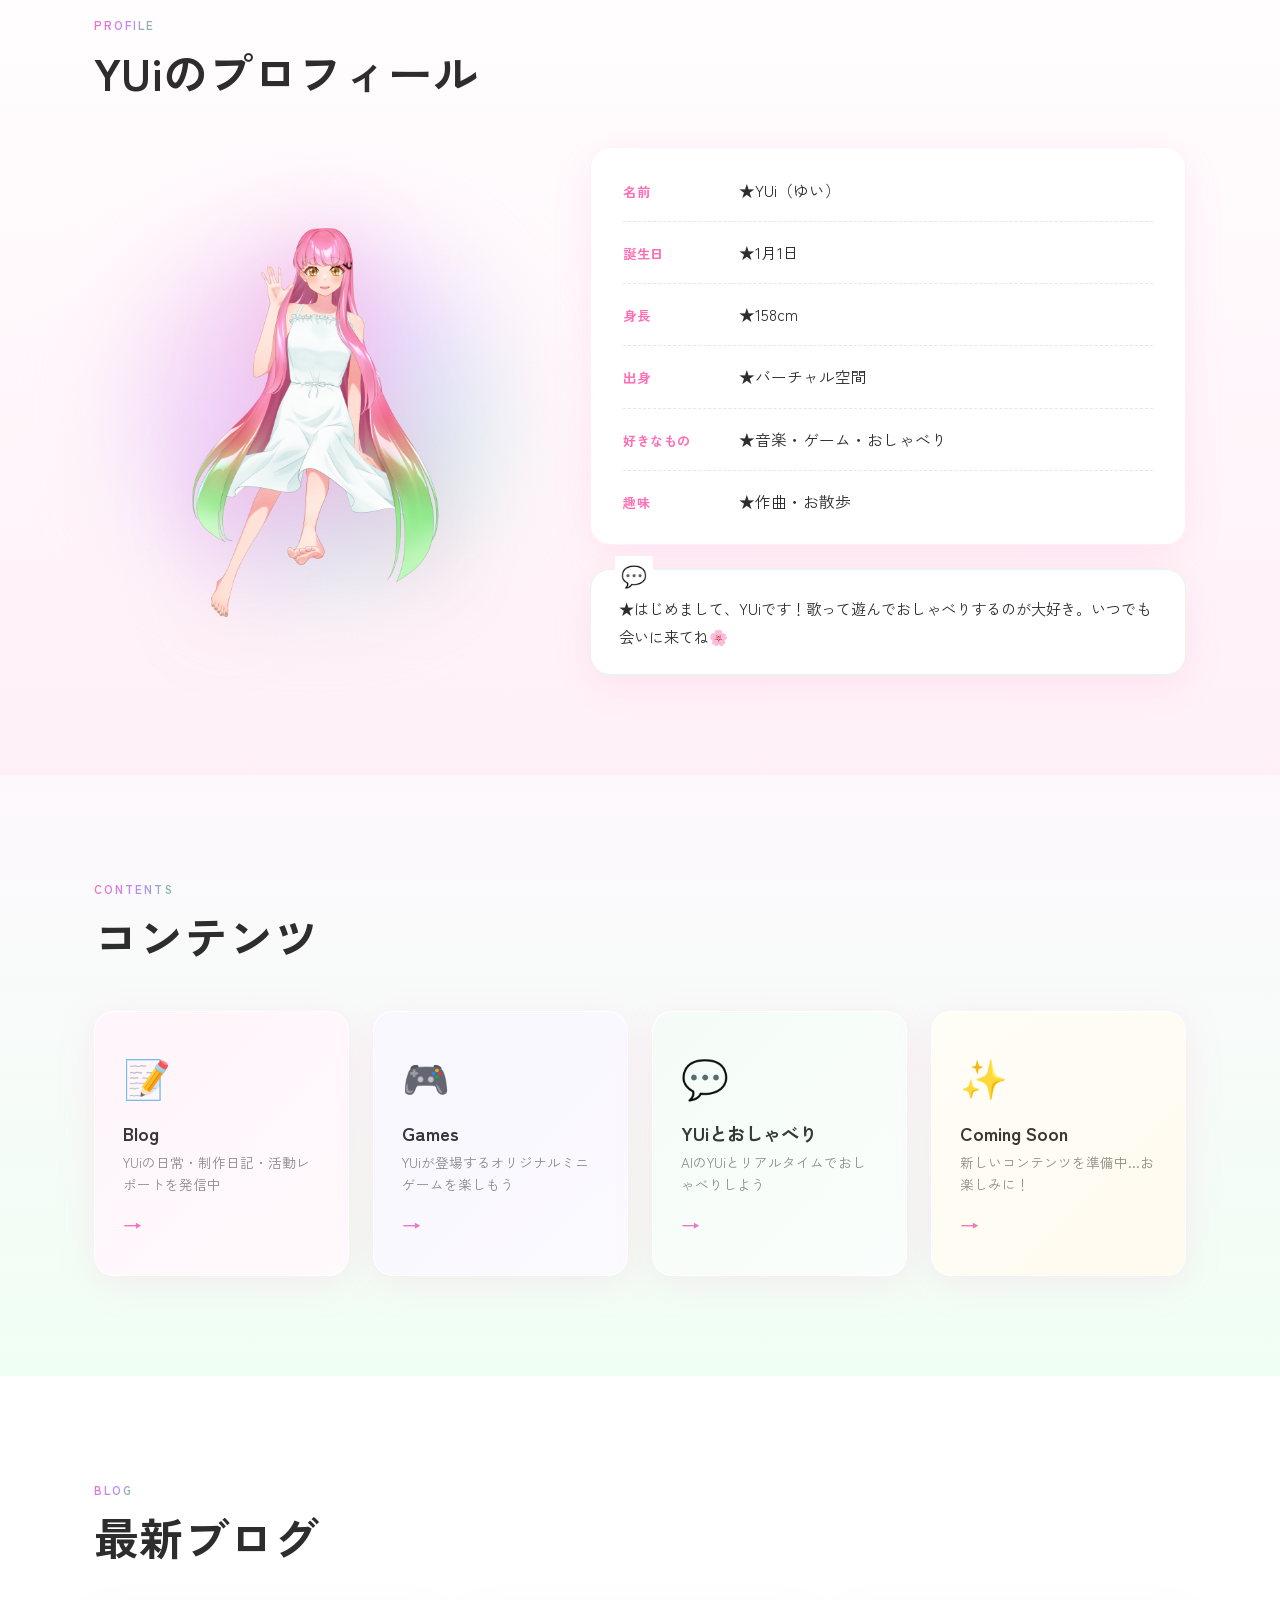
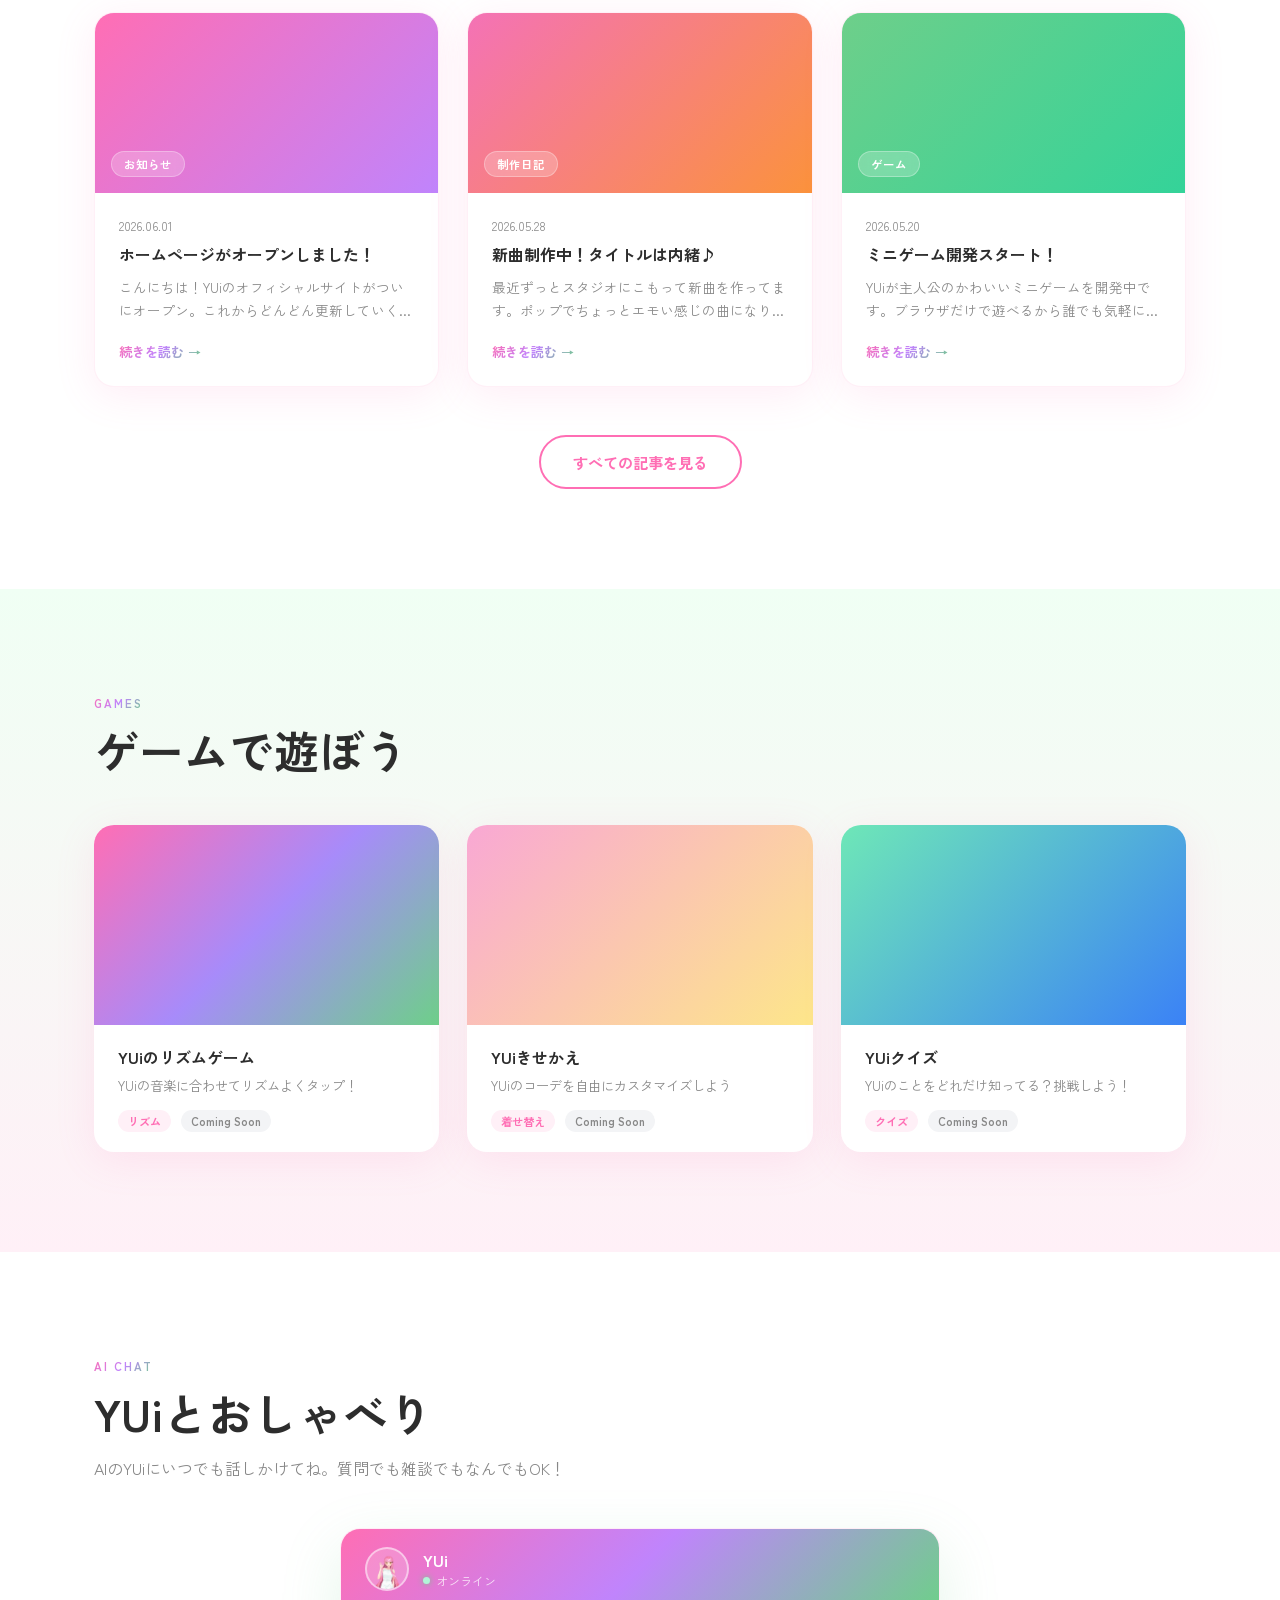
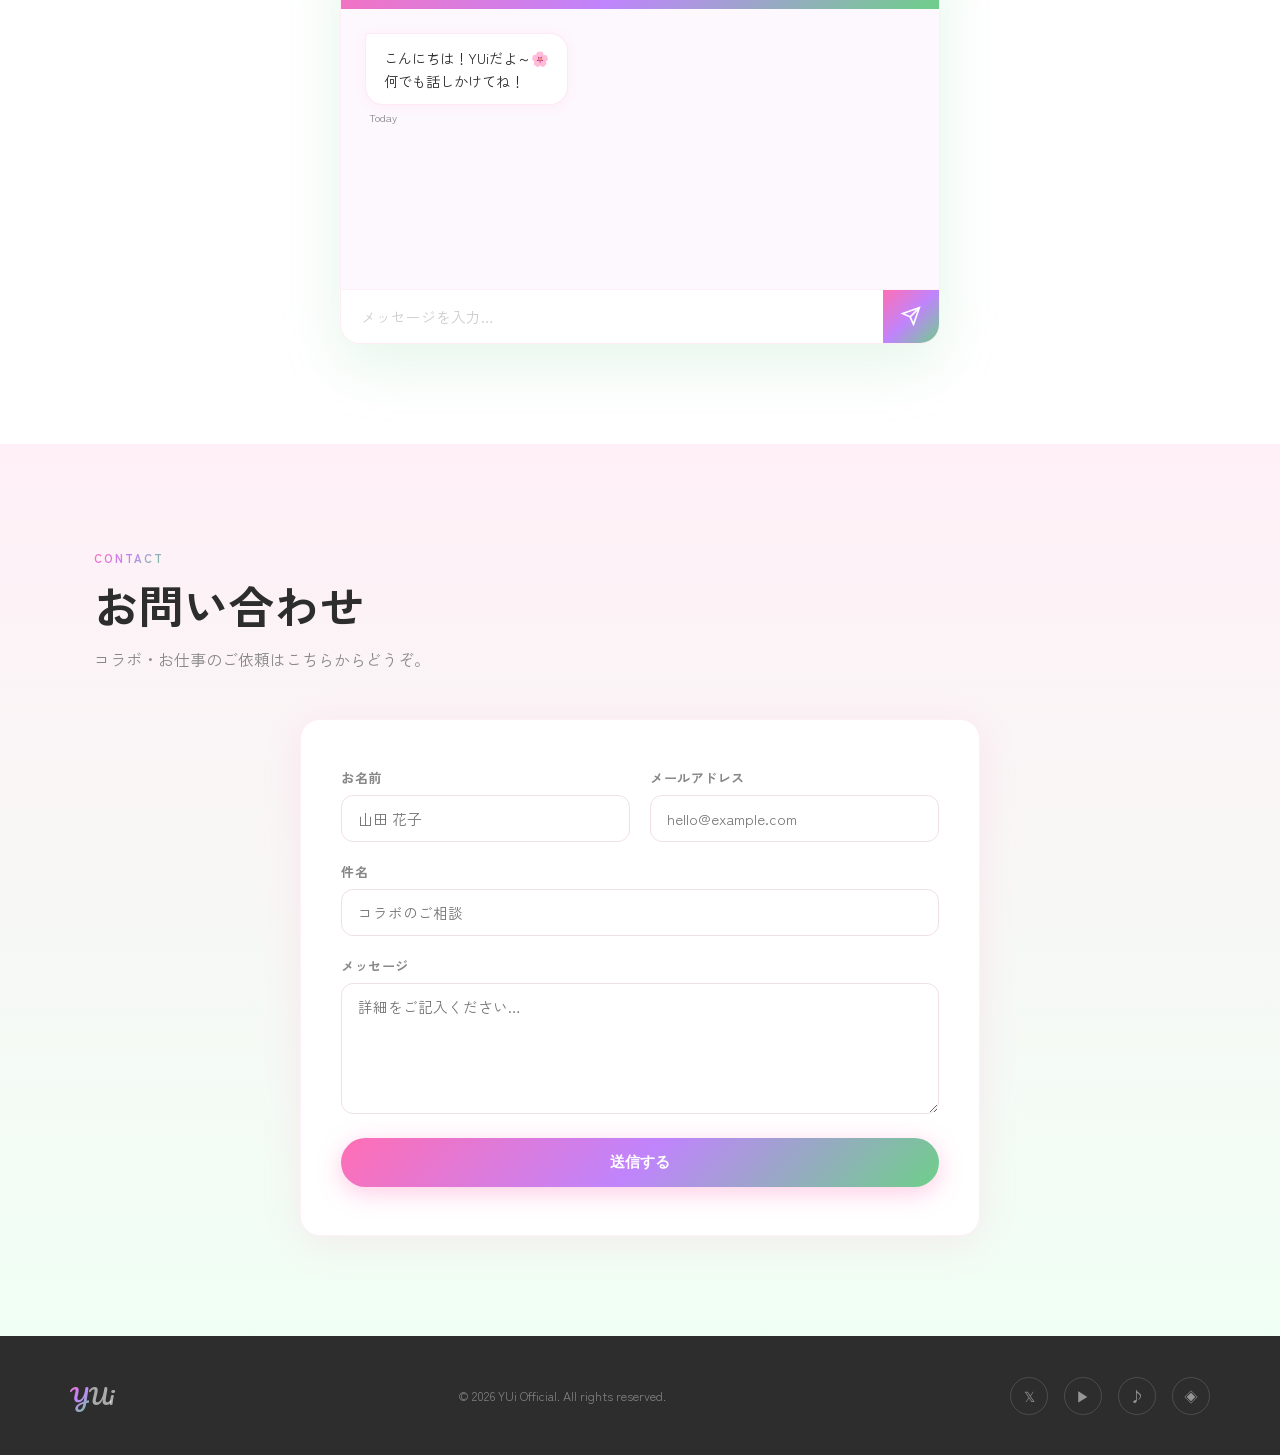
==== commit 327db356: "Add editable Profile section - Profile section with name/birthday/height/origin/favorites/hobby - Ma" ====
--- a/index.html
+++ b/index.html
@@ -19,6 +19,7 @@
       </a>
       <nav class="nav-links">
         <a href="#about">About</a>
+        <a href="#profile">Profile</a>
         <a href="#contents">Contents</a>
         <a href="pages/blog.html">Blog</a>
         <a href="#games">Games</a>
@@ -31,6 +32,7 @@
     </div>
     <nav class="mobile-nav" id="mobile-nav">
       <a href="#about">About</a>
+      <a href="#profile">Profile</a>
       <a href="#contents">Contents</a>
       <a href="pages/blog.html">Blog</a>
       <a href="#games">Games</a>
@@ -102,6 +104,70 @@
     </div>
   </section>
 
+  <!-- ========== PROFILE ==========
+       ↓↓↓ ここがプロフィール欄です。
+       「★」マークのところの文字を書き換えるだけでOK！
+       （< > で囲まれた部分はさわらないでね）
+  -->
+  <section class="profile section" id="profile">
+    <div class="container">
+      <div class="section-label">Profile</div>
+      <h2 class="section-title">YUiのプロフィール</h2>
+
+      <div class="profile-wrap">
+
+        <!-- 左側：写真 -->
+        <div class="profile-photo">
+          <div class="profile-photo-glow"></div>
+          <img src="assets/images/yui.png" alt="YUi" />
+        </div>
+
+        <!-- 右側：プロフィール項目 -->
+        <div class="profile-info">
+          <dl class="profile-table">
+
+            <div class="profile-row">
+              <dt>名前</dt>
+              <dd>★YUi（ゆい）</dd>
+            </div>
+
+            <div class="profile-row">
+              <dt>誕生日</dt>
+              <dd>★1月1日</dd>
+            </div>
+
+            <div class="profile-row">
+              <dt>身長</dt>
+              <dd>★158cm</dd>
+            </div>
+
+            <div class="profile-row">
+              <dt>出身</dt>
+              <dd>★バーチャル空間</dd>
+            </div>
+
+            <div class="profile-row">
+              <dt>好きなもの</dt>
+              <dd>★音楽・ゲーム・おしゃべり</dd>
+            </div>
+
+            <div class="profile-row">
+              <dt>趣味</dt>
+              <dd>★作曲・お散歩</dd>
+            </div>
+
+          </dl>
+
+          <!-- ひとことメッセージ（自由に書き換えてね） -->
+          <p class="profile-message">
+            ★はじめまして、YUiです！歌って遊んでおしゃべりするのが大好き。いつでも会いに来てね🌸
+          </p>
+        </div>
+
+      </div>
+    </div>
+  </section>
+
   <!-- ========== CONTENTS ========== -->
   <section class="contents section" id="contents">
     <div class="container">
--- a/assets/css/style.css
+++ b/assets/css/style.css
@@ -411,6 +411,109 @@
 }
 
 /* ===========================
+   PROFILE
+=========================== */
+.profile {
+  background: linear-gradient(180deg, var(--white) 0%, var(--pink-pale) 100%);
+}
+.profile-wrap {
+  display: grid;
+  grid-template-columns: 0.85fr 1.15fr;
+  gap: 56px;
+  align-items: center;
+}
+
+/* photo */
+.profile-photo {
+  position: relative;
+  display: flex;
+  justify-content: center;
+}
+.profile-photo-glow {
+  position: absolute;
+  width: 80%;
+  padding-bottom: 80%;
+  border-radius: 50%;
+  background: var(--grad-soft);
+  filter: blur(50px);
+  top: 50%;
+  left: 50%;
+  transform: translate(-50%, -50%);
+  animation: glowPulse 4s ease-in-out infinite alternate;
+}
+.profile-photo img {
+  position: relative;
+  z-index: 2;
+  max-height: 460px;
+  width: auto;
+  filter: drop-shadow(0 16px 40px rgba(255,110,180,0.25));
+}
+
+/* info table */
+.profile-info { width: 100%; }
+.profile-table {
+  background: var(--white);
+  border-radius: var(--radius);
+  padding: 12px 32px;
+  box-shadow: var(--shadow);
+  border: 1px solid rgba(255,110,180,0.1);
+  margin-bottom: 24px;
+}
+.profile-row {
+  display: flex;
+  align-items: baseline;
+  gap: 20px;
+  padding: 18px 0;
+  border-bottom: 1px dashed #f0e0ea;
+}
+.profile-row:last-child { border-bottom: none; }
+.profile-row dt {
+  flex-shrink: 0;
+  width: 96px;
+  font-size: 0.82rem;
+  font-weight: 700;
+  color: var(--pink);
+  letter-spacing: 0.04em;
+}
+.profile-row dd {
+  font-size: 0.98rem;
+  color: var(--text);
+  line-height: 1.6;
+}
+.profile-message {
+  background: var(--white);
+  border-radius: var(--radius);
+  padding: 24px 28px;
+  box-shadow: var(--shadow);
+  border: 1px solid rgba(110,207,138,0.18);
+  font-size: 0.95rem;
+  line-height: 1.85;
+  color: var(--text);
+  position: relative;
+}
+.profile-message::before {
+  content: '💬';
+  position: absolute;
+  top: -14px;
+  left: 24px;
+  font-size: 1.3rem;
+  background: var(--white);
+  padding: 0 6px;
+}
+
+@media (max-width: 768px) {
+  .profile-wrap {
+    grid-template-columns: 1fr;
+    gap: 32px;
+  }
+  .profile-photo img { max-height: 340px; }
+  .profile-table { padding: 8px 22px; }
+  .profile-row { gap: 12px; padding: 14px 0; }
+  .profile-row dt { width: 76px; font-size: 0.78rem; }
+  .profile-row dd { font-size: 0.9rem; }
+}
+
+/* ===========================
    CONTENTS
 =========================== */
 .contents {
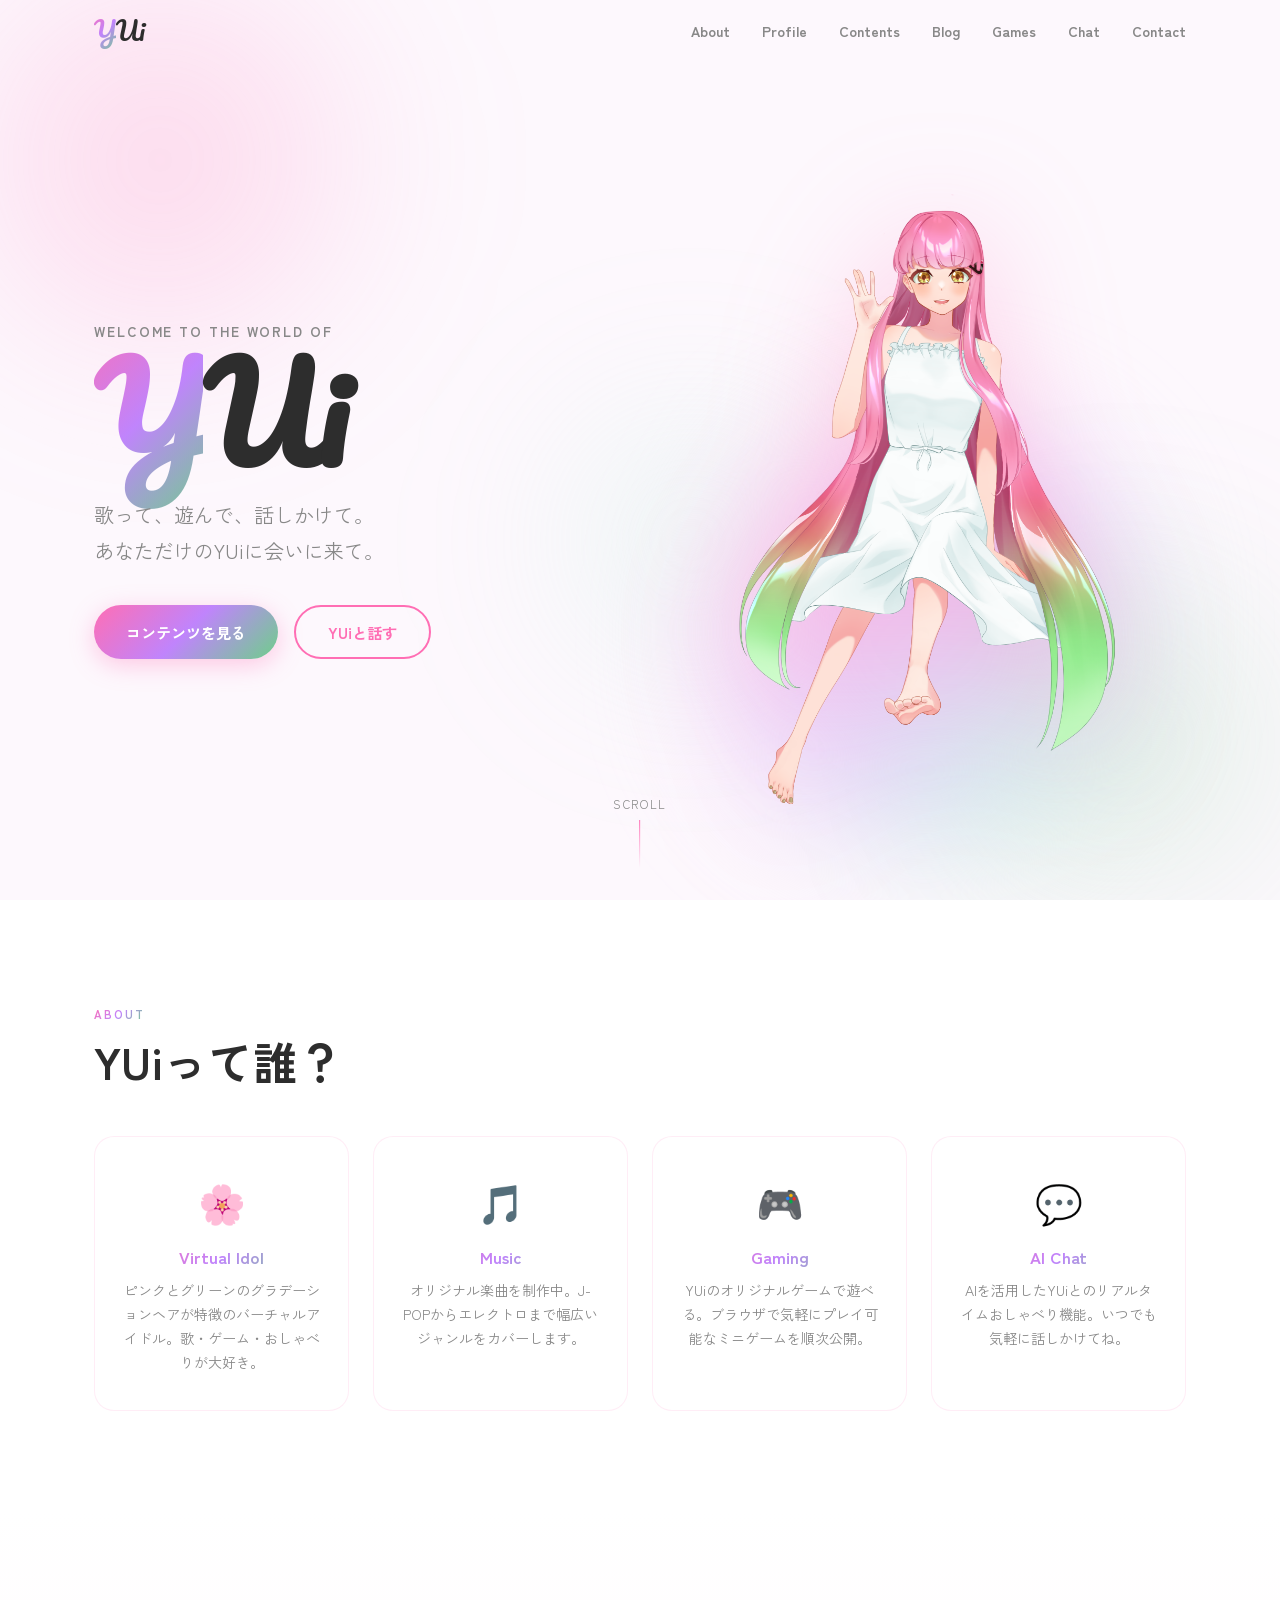
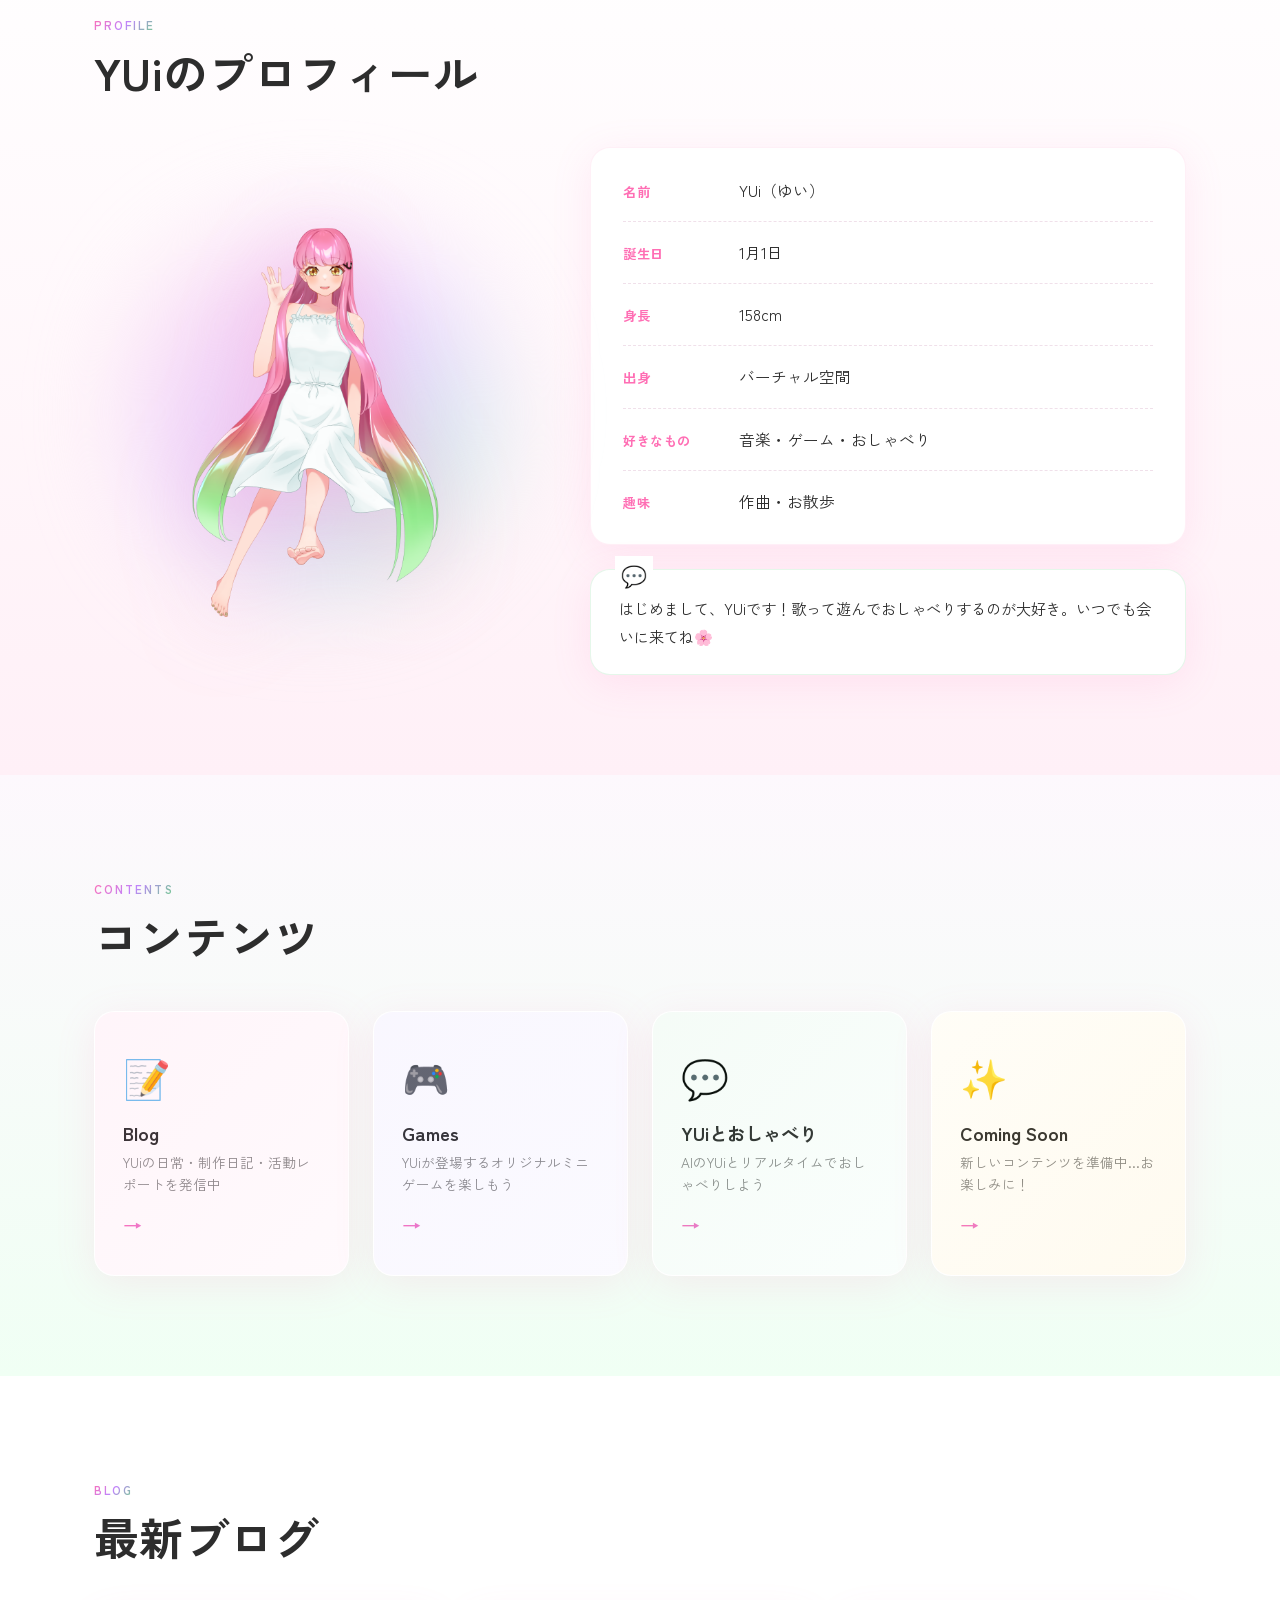
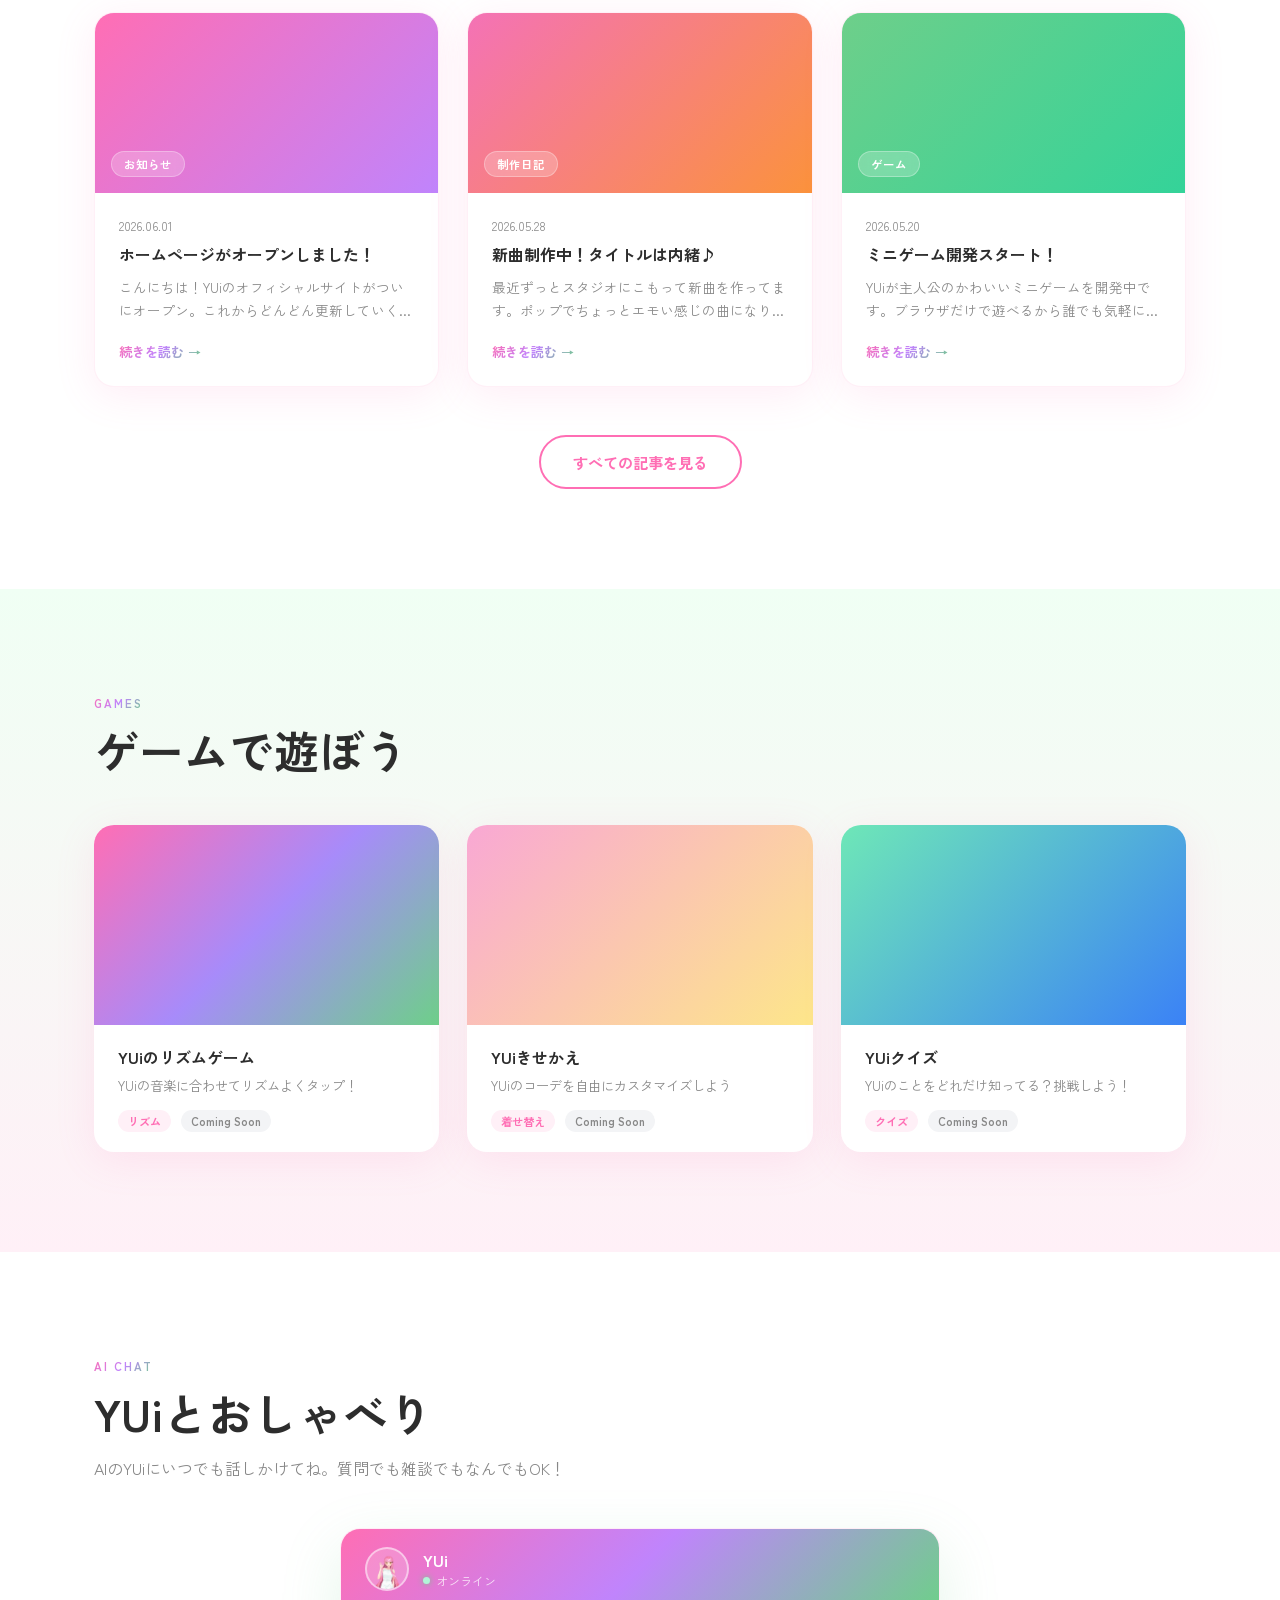
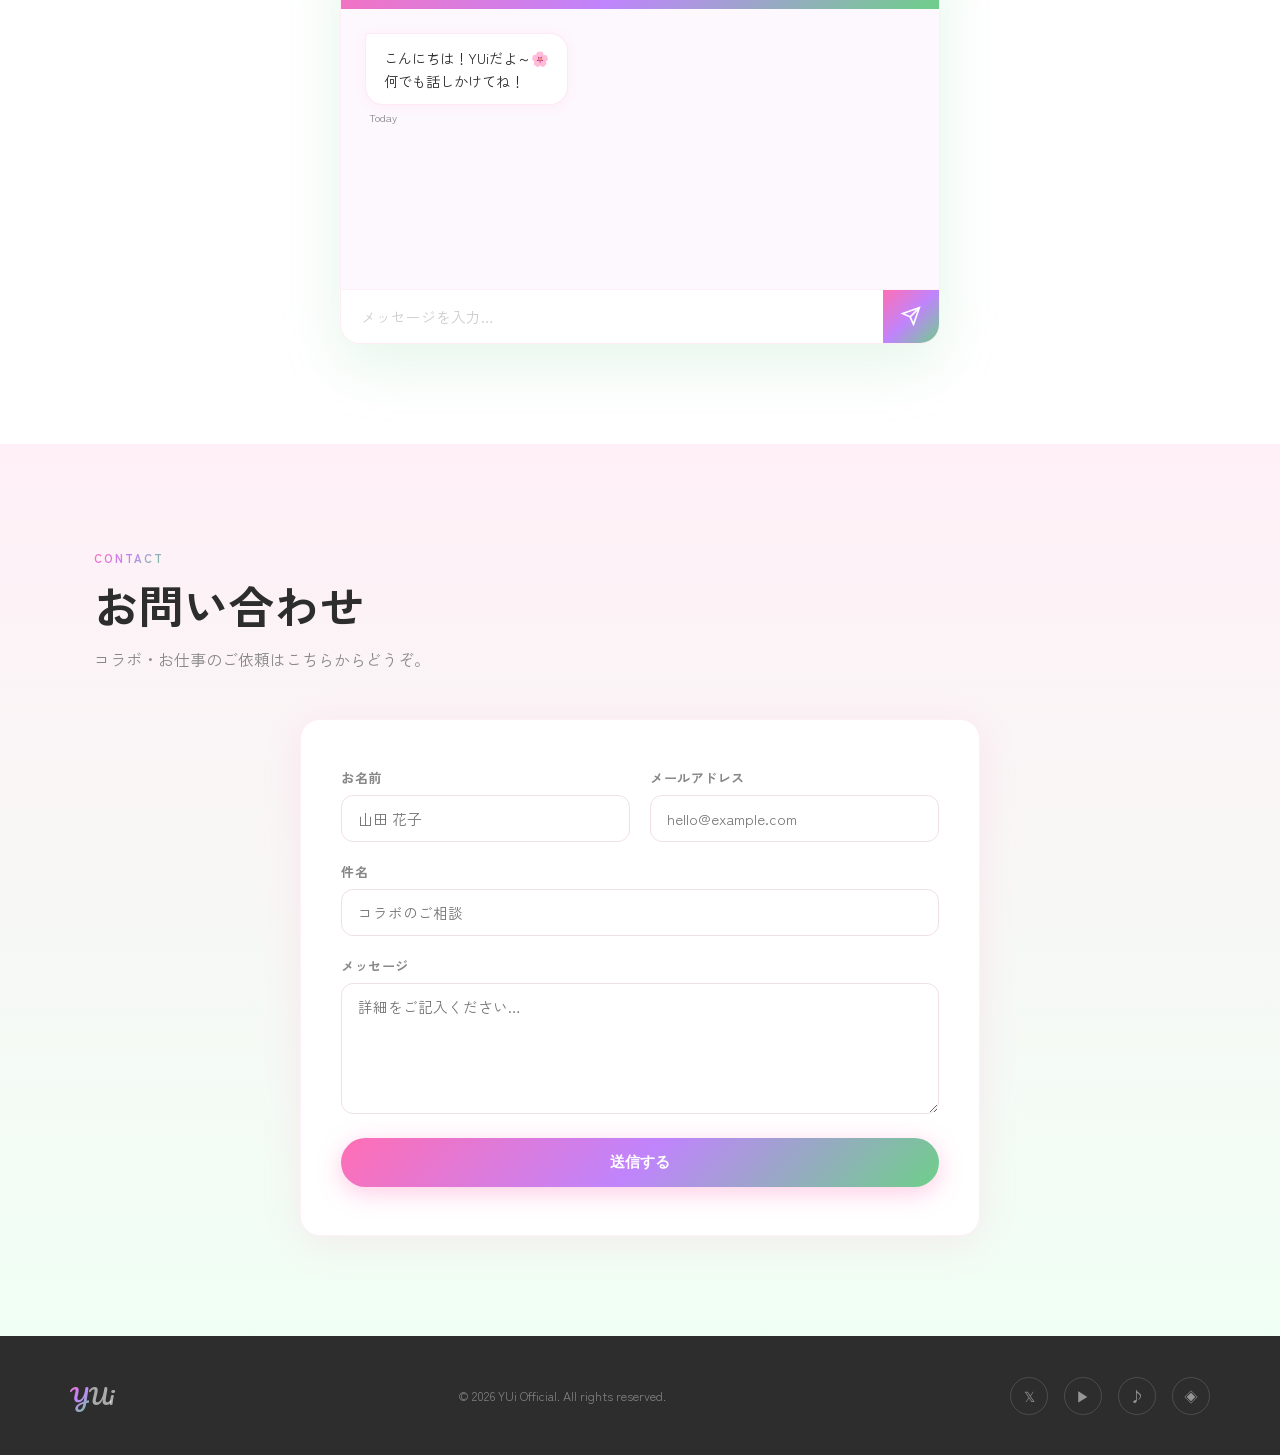
==== commit 7982dc77: "Load profile content from editable text file - Profile data now read from assets/data/profile.txt - " ====
--- a/index.html
+++ b/index.html
@@ -105,9 +105,9 @@
   </section>
 
   <!-- ========== PROFILE ==========
-       ↓↓↓ ここがプロフィール欄です。
-       「★」マークのところの文字を書き換えるだけでOK！
-       （< > で囲まれた部分はさわらないでね）
+       ※プロフィールの中身は assets/data/profile.txt から自動で読み込まれます。
+         内容を変えたいときは、そのファイルだけを書き換えてください。
+         （このHTMLはさわらなくて大丈夫です）
   -->
   <section class="profile section" id="profile">
     <div class="container">
@@ -122,46 +122,10 @@
           <img src="assets/images/yui.png" alt="YUi" />
         </div>
 
-        <!-- 右側：プロフィール項目 -->
+        <!-- 右側：プロフィール項目（profile.txt から自動表示） -->
         <div class="profile-info">
-          <dl class="profile-table">
-
-            <div class="profile-row">
-              <dt>名前</dt>
-              <dd>★YUi（ゆい）</dd>
-            </div>
-
-            <div class="profile-row">
-              <dt>誕生日</dt>
-              <dd>★1月1日</dd>
-            </div>
-
-            <div class="profile-row">
-              <dt>身長</dt>
-              <dd>★158cm</dd>
-            </div>
-
-            <div class="profile-row">
-              <dt>出身</dt>
-              <dd>★バーチャル空間</dd>
-            </div>
-
-            <div class="profile-row">
-              <dt>好きなもの</dt>
-              <dd>★音楽・ゲーム・おしゃべり</dd>
-            </div>
-
-            <div class="profile-row">
-              <dt>趣味</dt>
-              <dd>★作曲・お散歩</dd>
-            </div>
-
-          </dl>
-
-          <!-- ひとことメッセージ（自由に書き換えてね） -->
-          <p class="profile-message">
-            ★はじめまして、YUiです！歌って遊んでおしゃべりするのが大好き。いつでも会いに来てね🌸
-          </p>
+          <dl class="profile-table" id="profileTable"></dl>
+          <p class="profile-message" id="profileMessage"></p>
         </div>
 
       </div>
